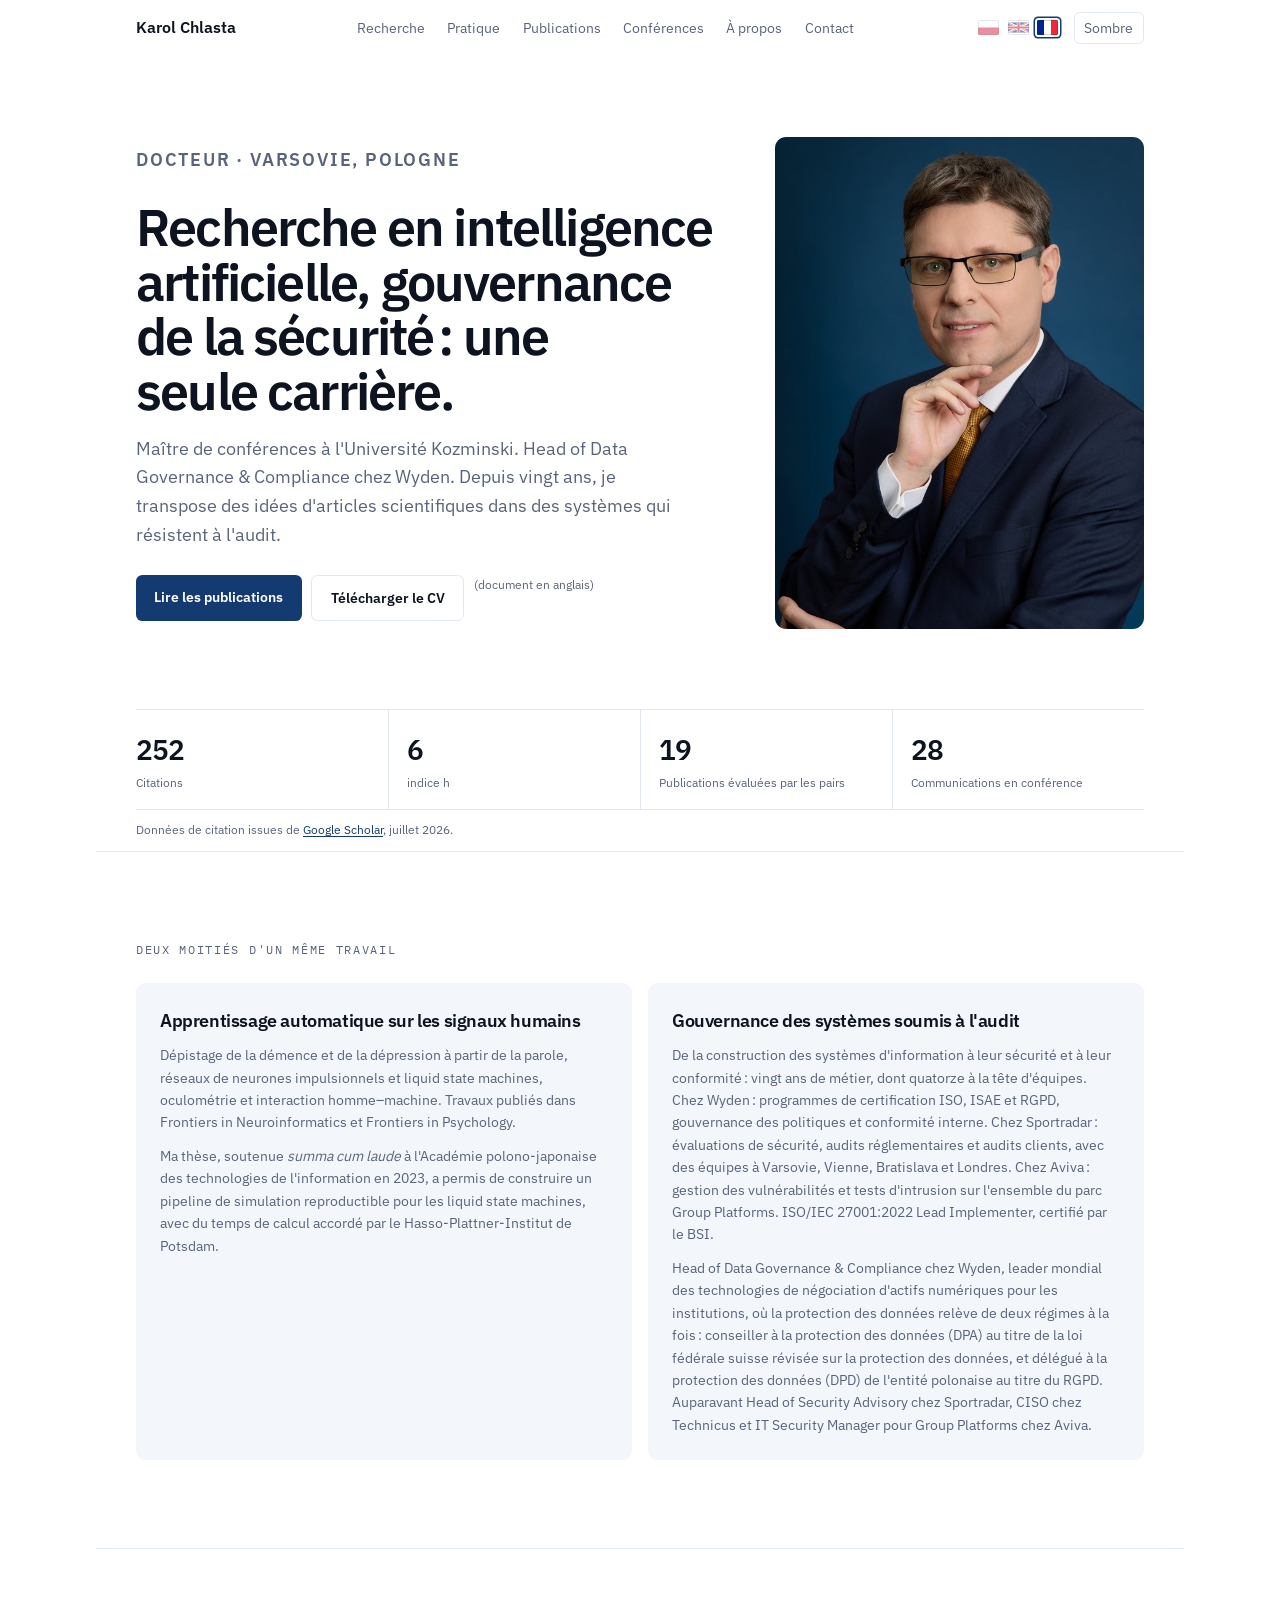
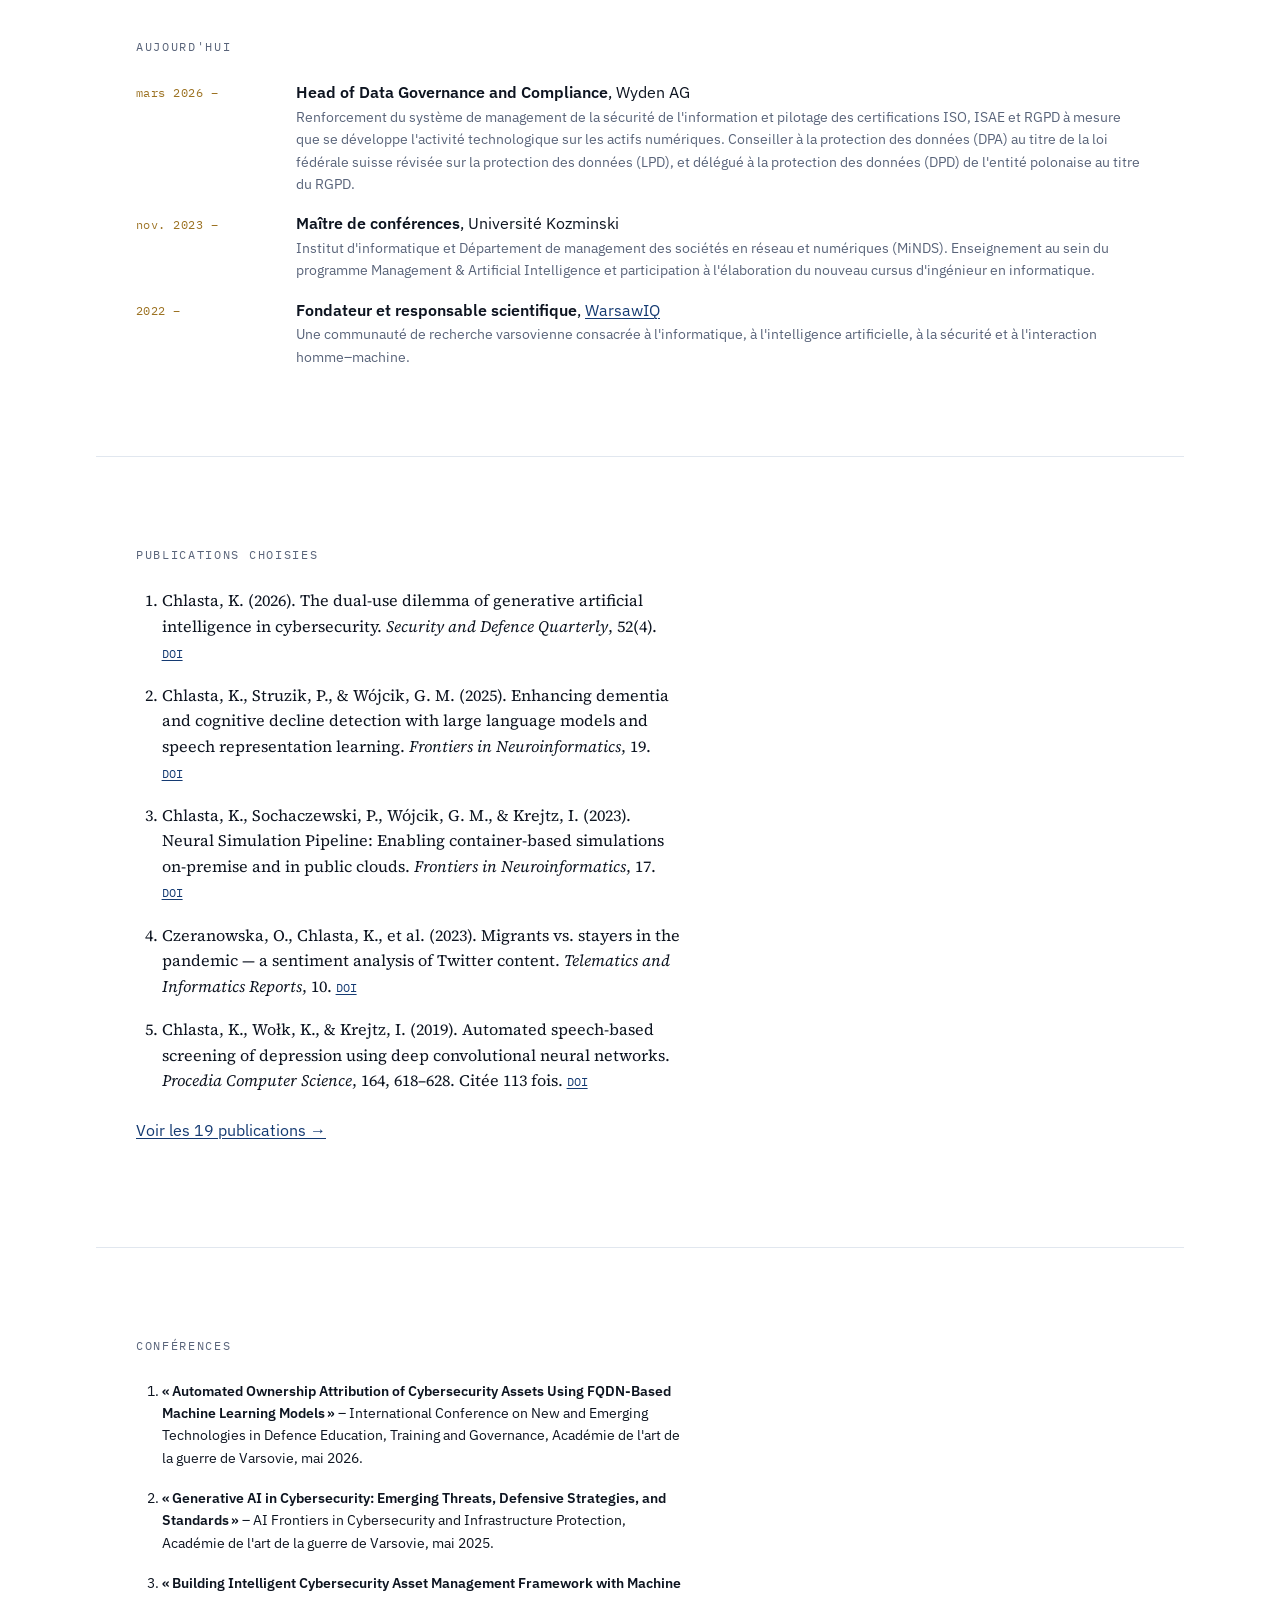
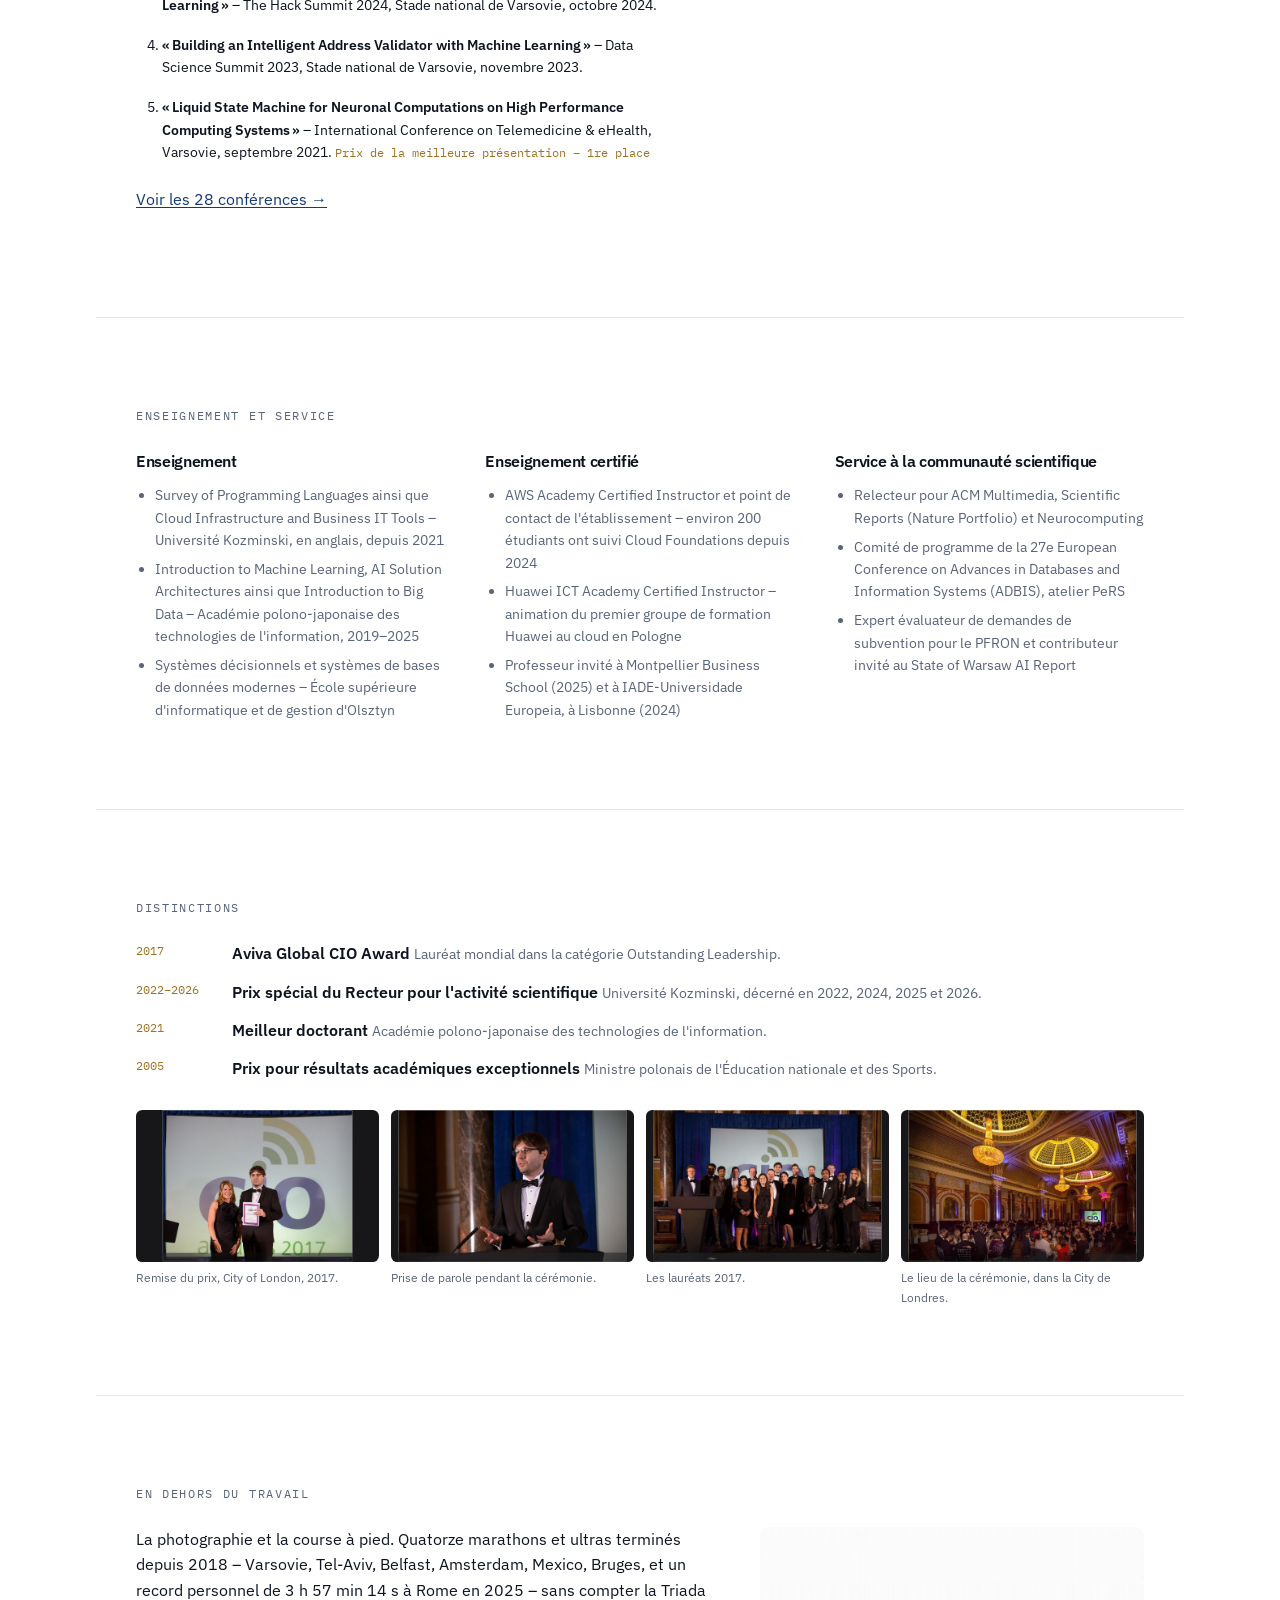
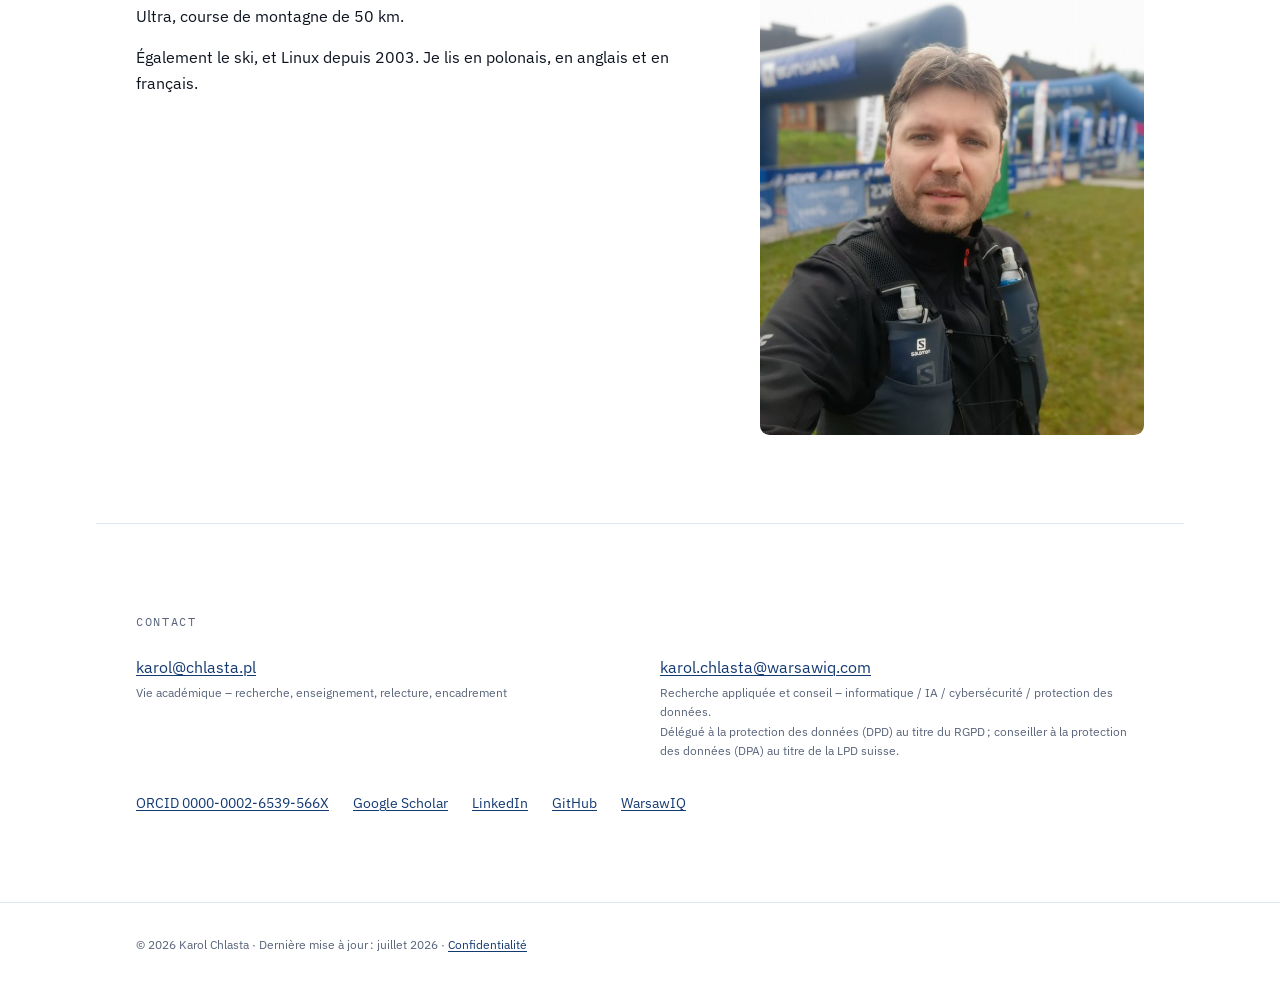
==== fr/index.html @ 7547a596 "Add Polish and French versions of the site Full translations of the home, publications and privacy p" ====
<!doctype html>
<html lang="fr">
<head>
<meta charset="utf-8">
<meta name="viewport" content="width=device-width, initial-scale=1">
<title>Karol Chlasta – recherche en intelligence artificielle et cybersécurité</title>
<meta name="description" content="Karol Chlasta, docteur – maître de conférences à l'Université Kozminski et Head of Data Governance &amp; Compliance chez Wyden. Apprentissage automatique sur les signaux humains, et la gouvernance qui permet de le déployer en toute sécurité.">
<link rel="canonical" href="https://karol.chlasta.pl/fr/">
<link rel="alternate" hreflang="en" href="https://karol.chlasta.pl/">
<link rel="alternate" hreflang="pl" href="https://karol.chlasta.pl/pl/">
<link rel="alternate" hreflang="fr" href="https://karol.chlasta.pl/fr/">
<link rel="alternate" hreflang="x-default" href="https://karol.chlasta.pl/">
<link rel="icon" href="/favicon.ico">
<link rel="apple-touch-icon" href="/assets/img/icon-180.png">
<link rel="manifest" href="/manifest.json">
<meta name="theme-color" content="#143a72">

<meta property="og:type" content="profile">
<meta property="og:title" content="Karol Chlasta – recherche en intelligence artificielle et cybersécurité">
<meta property="og:description" content="Maître de conférences à l'Université Kozminski. Head of Data Governance &amp; Compliance chez Wyden. 19 publications, 28 communications en conférence.">
<meta property="og:image" content="https://karol.chlasta.pl/assets/img/og-card.jpg">
<meta property="og:url" content="https://karol.chlasta.pl/fr/">
<meta property="og:locale" content="fr_FR">
<meta property="og:locale:alternate" content="en_GB">
<meta property="og:locale:alternate" content="pl_PL">
<meta name="twitter:card" content="summary_large_image">
<meta name="twitter:image" content="https://karol.chlasta.pl/assets/img/og-card.jpg">

<link rel="stylesheet" href="/assets/css/site.css">

<script type="application/ld+json">
{
  "@context": "https://schema.org",
  "@graph": [
    {
      "@type": "WebPage",
      "@id": "https://karol.chlasta.pl/fr/#webpage",
      "url": "https://karol.chlasta.pl/fr/",
      "inLanguage": "fr",
      "mainEntity": { "@id": "https://karol.chlasta.pl/#person" }
    },
    {
      "@type": "Person",
      "@id": "https://karol.chlasta.pl/#person",
      "name": "Karol Chlasta",
      "honorificPrefix": "PhD",
      "url": "https://karol.chlasta.pl/",
      "image": "https://karol.chlasta.pl/assets/img/portrait-hero.jpg",
      "jobTitle": [
        "maître de conférences",
        "Head of Data Governance and Compliance",
        "conseiller à la protection des données",
        "délégué à la protection des données"
      ],
      "email": "mailto:karol@chlasta.pl",
      "address": { "@type": "PostalAddress", "addressLocality": "Varsovie", "addressCountry": "PL" },
      "identifier": {
        "@type": "PropertyValue",
        "propertyID": "ORCID",
        "value": "https://orcid.org/0000-0002-6539-566X"
      },
      "affiliation": [
        {
          "@type": "Organization",
          "name": "Université Kozminski",
          "department": [
            { "@type": "Organization", "name": "Institut d'informatique" },
            { "@type": "Organization", "name": "Département de management des sociétés en réseau et numériques (MiNDS)" }
          ]
        },
        { "@type": "Organization", "name": "Wyden AG" },
        { "@type": "Organization", "name": "WarsawIQ" }
      ],
      "alumniOf": [
        { "@type": "CollegeOrUniversity", "name": "Académie polono-japonaise des technologies de l'information" },
        { "@type": "CollegeOrUniversity", "name": "University College Dublin" },
        { "@type": "CollegeOrUniversity", "name": "École polytechnique de Varsovie" },
        { "@type": "CollegeOrUniversity", "name": "Université d'économie de Cracovie" }
      ],
      "knowsAbout": [
        "Machine learning", "Speech processing", "Cybersecurity",
        "Data governance", "Spiking neural networks", "Eye tracking"
      ],
      "sameAs": [
        "https://orcid.org/0000-0002-6539-566X",
        "https://scholar.google.com/citations?user=uaK9co0AAAAJ",
        "https://www.linkedin.com/in/karolchlasta",
        "https://github.com/KarolChlasta",
        "https://warsawiq.com"
      ]
    }
  ]
}
</script>
</head>
<body>
<svg width="0" height="0" style="position:absolute" aria-hidden="true" focusable="false">
  <symbol id="f-pl" viewBox="0 0 21 15">
    <rect width="21" height="15" fill="#fff"/>
    <rect y="7.5" width="21" height="7.5" fill="#d4213d"/>
  </symbol>
  <symbol id="f-fr" viewBox="0 0 21 15">
    <rect width="21" height="15" fill="#fff"/>
    <rect width="7" height="15" fill="#002395"/>
    <rect x="14" width="7" height="15" fill="#ed2939"/>
  </symbol>
  <symbol id="f-gb" viewBox="0 0 60 30">
    <clipPath id="gb-a"><path d="M0,0 v30 h60 v-30 z"/></clipPath>
    <clipPath id="gb-b"><path d="M30,15 h30 v15 z v15 h-30 z h-30 v-15 z v-15 h30 z"/></clipPath>
    <g clip-path="url(#gb-a)">
      <path d="M0,0 v30 h60 v-30 z" fill="#012169"/>
      <path d="M0,0 L60,30 M60,0 L0,30" stroke="#fff" stroke-width="6"/>
      <path d="M0,0 L60,30 M60,0 L0,30" clip-path="url(#gb-b)" stroke="#c8102e" stroke-width="4"/>
      <path d="M30,0 v30 M0,15 h60" stroke="#fff" stroke-width="10"/>
      <path d="M30,0 v30 M0,15 h60" stroke="#c8102e" stroke-width="6"/>
    </g>
  </symbol>
</svg>
<a class="skip" href="#main">Aller au contenu</a>

<nav class="nav" aria-label="Principale">
  <div class="wrap">
    <a href="/fr/"><strong>Karol Chlasta</strong></a>
    <ul>
      <li><a href="#research">Recherche</a></li>
      <li><a href="#practice">Pratique</a></li>
      <li><a href="/fr/publications/">Publications</a></li>
      <li><a href="#speaking">Conférences</a></li>
      <li><a href="#about">À propos</a></li>
      <li><a href="#contact">Contact</a></li>
    </ul>
    <div class="nav-right">
      <div class="lang">
        <a href="/pl/" hreflang="pl" lang="pl" title="Polski"><svg class="flag"><use href="#f-pl"/></svg><span class="sr">Polski</span></a>
        <a href="/" hreflang="en" lang="en" title="English"><svg class="flag"><use href="#f-gb"/></svg><span class="sr">English</span></a>
        <a href="/fr/" hreflang="fr" lang="fr" title="Français" aria-current="true"><svg class="flag"><use href="#f-fr"/></svg><span class="sr">Français</span></a>
      </div>
      <button class="theme-toggle" type="button" hidden
              data-label-dark="Sombre" data-label-light="Clair"
              data-aria-dark="Passer au thème sombre"
              data-aria-light="Passer au thème clair">Sombre</button>
    </div>
  </div>
</nav>

<main id="main">

  <!-- hero -->
  <header class="wrap hero">
    <div>
      <p class="eyebrow rise">docteur · Varsovie, Pologne</p>
      <h1 class="rise">Recherche en intelligence artificielle, gouvernance de la sécurité&#8239;: une seule carrière.</h1>
      <p class="rise">Maître de conférences à l'Université Kozminski. Head of Data
        Governance &amp; Compliance chez Wyden. Depuis vingt ans, je transpose
        des idées d'articles scientifiques dans des systèmes qui résistent à
        l'audit.</p>
      <div class="cta rise">
        <a class="btn" href="/fr/publications/">Lire les publications</a>
        <a class="btn btn--ghost" href="/assets/cv/karol-chlasta-cv-academic.pdf">Télécharger le CV</a>
        <span class="note">(document en anglais)</span>
      </div>
    </div>
    <img src="/assets/img/portrait-hero.jpg"
         srcset="/assets/img/portrait-hero.jpg 600w, /assets/img/portrait-hero@2x.jpg 1200w"
         sizes="(max-width: 46rem) 16rem, 22rem"
         width="600" height="800"
         alt="Karol Chlasta en costume bleu marine, la main posée contre le menton, devant un fond bleu marine">
  </header>

  <!-- stats -->
  <section class="wrap" aria-label="En bref">
    <dl class="stats">
      <div><dt>252</dt><dd>Citations</dd></div>
      <div><dt>6</dt><dd>indice h</dd></div>
      <div><dt>19</dt><dd>Publications évaluées par les pairs</dd></div>
      <div><dt>28</dt><dd>Communications en conférence</dd></div>
    </dl>
    <p class="note" style="margin-top:0.6rem">
      Données de citation issues de
      <a href="https://scholar.google.com/citations?user=uaK9co0AAAAJ">Google Scholar</a>,
      juillet 2026.
    </p>
  </section>

  <!-- two pillars -->
  <section class="wrap section" id="research">
    <h2 class="sechead">Deux moitiés d'un même travail</h2>
    <div class="pillars">
      <article class="pill">
        <h3>Apprentissage automatique sur les signaux humains</h3>
        <p>Dépistage de la démence et de la dépression à partir de la parole,
          réseaux de neurones impulsionnels et liquid state machines,
          oculométrie et interaction homme–machine. Travaux publiés dans
          Frontiers in Neuroinformatics et Frontiers in Psychology.</p>
        <p>Ma thèse, soutenue <em>summa cum laude</em> à l'Académie
          polono-japonaise des technologies de l'information en 2023, a permis
          de construire un pipeline de simulation reproductible pour les liquid
          state machines, avec du temps de calcul accordé par le
          Hasso-Plattner-Institut de Potsdam.</p>
      </article>
      <article class="pill" id="practice">
        <h3>Gouvernance des systèmes soumis à l'audit</h3>
        <p>De la construction des systèmes d'information à leur sécurité et à
          leur conformité&#8239;: vingt ans de métier, dont quatorze à la tête
          d'équipes. Chez Wyden&#8239;: programmes de certification ISO, ISAE et
          RGPD, gouvernance des politiques et conformité interne. Chez
          Sportradar&#8239;: évaluations de sécurité, audits réglementaires et
          audits clients, avec des équipes à Varsovie, Vienne, Bratislava et
          Londres. Chez Aviva&#8239;: gestion des vulnérabilités et tests
          d'intrusion sur l'ensemble du parc Group Platforms. ISO/IEC
          27001:2022 Lead Implementer, certifié par le BSI.</p>
        <p>Head of Data Governance &amp; Compliance chez Wyden, leader mondial
          des technologies de négociation d'actifs numériques pour les
          institutions, où la protection des données relève de deux régimes à
          la fois&#8239;: conseiller à la protection des données (DPA) au titre
          de la loi fédérale suisse révisée sur la protection des données, et
          délégué à la protection des données (DPD) de l'entité polonaise au
          titre du RGPD. Auparavant Head of Security Advisory chez Sportradar,
          CISO chez Technicus et IT Security Manager pour Group Platforms chez
          Aviva.</p>
      </article>
    </div>
  </section>

  <!-- now -->
  <section class="wrap section">
    <h2 class="sechead">Aujourd'hui</h2>
    <ul class="roles">
      <li>
        <time>mars 2026 –</time>
        <div>
          <strong>Head of Data Governance and Compliance</strong>, Wyden AG
          <span>Renforcement du système de management de la sécurité de
            l'information et pilotage des certifications ISO, ISAE et RGPD à
            mesure que se développe l'activité technologique sur les actifs
            numériques. Conseiller à la protection des données (DPA) au titre de
            la loi fédérale suisse révisée sur la protection des données (LPD),
            et délégué à la protection des données (DPD) de l'entité polonaise
            au titre du RGPD.</span>
        </div>
      </li>
      <li>
        <time>nov. 2023 –</time>
        <div>
          <strong>Maître de conférences</strong>, Université Kozminski
          <span>Institut d'informatique et Département de management des
            sociétés en réseau et numériques (MiNDS). Enseignement au sein du
            programme Management &amp; Artificial Intelligence et participation
            à l'élaboration du nouveau cursus d'ingénieur en informatique.</span>
        </div>
      </li>
      <li>
        <time>2022 –</time>
        <div>
          <strong>Fondateur et responsable scientifique</strong>,
          <a href="https://warsawiq.com">WarsawIQ</a>
          <span>Une communauté de recherche varsovienne consacrée à
            l'informatique, à l'intelligence artificielle, à la sécurité et à
            l'interaction homme–machine.</span>
        </div>
      </li>
    </ul>
  </section>

  <!-- selected publications -->
  <section class="wrap section">
    <h2 class="sechead">Publications choisies</h2>
    <ol class="pub-list">
      <li class="pub">
        Chlasta, K. (2026). The dual-use dilemma of generative artificial
        intelligence in cybersecurity. <cite>Security and Defence
        Quarterly</cite>, 52(4).
        <a class="pub-link" href="https://doi.org/10.35467/sdq/217364">DOI</a>
      </li>
      <li class="pub">
        Chlasta, K., Struzik, P., &amp; Wójcik, G. M. (2025). Enhancing dementia
        and cognitive decline detection with large language models and speech
        representation learning. <cite>Frontiers in Neuroinformatics</cite>, 19.
        <a class="pub-link" href="https://doi.org/10.3389/fninf.2025.1679664">DOI</a>
      </li>
      <li class="pub">
        Chlasta, K., Sochaczewski, P., Wójcik, G. M., &amp; Krejtz, I. (2023).
        Neural Simulation Pipeline: Enabling container-based simulations
        on-premise and in public clouds. <cite>Frontiers in
        Neuroinformatics</cite>, 17.
        <a class="pub-link" href="https://doi.org/10.3389/fninf.2023.1122470">DOI</a>
      </li>
      <li class="pub">
        Czeranowska, O., Chlasta, K., et al. (2023). Migrants vs. stayers in the
        pandemic — a sentiment analysis of Twitter content. <cite>Telematics and
        Informatics Reports</cite>, 10.
        <a class="pub-link" href="https://doi.org/10.1016/j.teler.2023.100059">DOI</a>
      </li>
      <li class="pub">
        Chlasta, K., Wołk, K., &amp; Krejtz, I. (2019). Automated speech-based
        screening of depression using deep convolutional neural networks.
        <cite>Procedia Computer Science</cite>, 164, 618–628. Citée 113 fois.
        <a class="pub-link" href="https://doi.org/10.1016/j.procs.2019.12.228">DOI</a>
      </li>
    </ol>
    <p style="margin-top:1.5rem"><a href="/fr/publications/">Voir les 19 publications →</a></p>
  </section>

  <!-- speaking -->
  <section class="wrap section" id="speaking">
    <h2 class="sechead">Conférences</h2>
    <ol class="talk-list">
      <li class="talk">
        <strong>«&#8239;Automated Ownership Attribution of Cybersecurity Assets
        Using FQDN-Based Machine Learning Models&#8239;»</strong> –
        International Conference on New and Emerging Technologies in Defence
        Education, Training and Governance, Académie de l'art de la guerre de
        Varsovie, mai 2026.
      </li>
      <li class="talk">
        <strong>«&#8239;Generative AI in Cybersecurity: Emerging Threats,
        Defensive Strategies, and Standards&#8239;»</strong> – AI Frontiers in
        Cybersecurity and Infrastructure Protection, Académie de l'art de la
        guerre de Varsovie, mai 2025.
      </li>
      <li class="talk">
        <strong>«&#8239;Building Intelligent Cybersecurity Asset Management
        Framework with Machine Learning&#8239;»</strong> – The Hack Summit 2024,
        Stade national de Varsovie, octobre 2024.
      </li>
      <li class="talk">
        <strong>«&#8239;Building an Intelligent Address Validator with Machine
        Learning&#8239;»</strong> – Data Science Summit 2023, Stade national de
        Varsovie, novembre 2023.
      </li>
      <li class="talk">
        <strong>«&#8239;Liquid State Machine for Neuronal Computations on High
        Performance Computing Systems&#8239;»</strong> – International
        Conference on Telemedicine &amp; eHealth, Varsovie, septembre 2021.
        <span class="award">Prix de la meilleure présentation – 1re place</span>
      </li>
    </ol>
    <p style="margin-top:1.5rem"><a href="/fr/publications/#talks">Voir les 28 conférences →</a></p>
  </section>

  <!-- teaching and service -->
  <section class="wrap section">
    <h2 class="sechead">Enseignement et service</h2>
    <div class="cols">
      <div>
        <h3>Enseignement</h3>
        <ul>
          <li>Survey of Programming Languages ainsi que Cloud Infrastructure and
            Business IT Tools – Université Kozminski, en anglais, depuis 2021</li>
          <li>Introduction to Machine Learning, AI Solution Architectures ainsi
            que Introduction to Big Data – Académie polono-japonaise des
            technologies de l'information, 2019–2025</li>
          <li>Systèmes décisionnels et systèmes de bases de données modernes –
            École supérieure d'informatique et de gestion d'Olsztyn</li>
        </ul>
      </div>
      <div>
        <h3>Enseignement certifié</h3>
        <ul>
          <li>AWS Academy Certified Instructor et point de contact de
            l'établissement – environ 200 étudiants ont suivi Cloud Foundations
            depuis 2024</li>
          <li>Huawei ICT Academy Certified Instructor – animation du premier
            groupe de formation Huawei au cloud en Pologne</li>
          <li>Professeur invité à Montpellier Business School (2025) et à
            IADE-Universidade Europeia, à Lisbonne (2024)</li>
        </ul>
      </div>
      <div>
        <h3>Service à la communauté scientifique</h3>
        <ul>
          <li>Relecteur pour ACM Multimedia, Scientific Reports (Nature
            Portfolio) et Neurocomputing</li>
          <li>Comité de programme de la 27e European Conference on Advances in
            Databases and Information Systems (ADBIS), atelier PeRS</li>
          <li>Expert évaluateur de demandes de subvention pour le PFRON et
            contributeur invité au State of Warsaw AI Report</li>
        </ul>
      </div>
    </div>
  </section>

  <!-- awards -->
  <section class="wrap section">
    <h2 class="sechead">Distinctions</h2>
    <ul class="awards">
      <li>
        <time>2017</time>
        <div>
          <strong>Aviva Global CIO Award</strong>
          <span>Lauréat mondial dans la catégorie Outstanding Leadership.</span>
        </div>
      </li>
      <li>
        <time>2022–2026</time>
        <div>
          <strong>Prix spécial du Recteur pour l'activité scientifique</strong>
          <span>Université Kozminski, décerné en 2022, 2024, 2025 et 2026.</span>
        </div>
      </li>
      <li>
        <time>2021</time>
        <div>
          <strong>Meilleur doctorant</strong>
          <span>Académie polono-japonaise des technologies de
            l'information.</span>
        </div>
      </li>
      <li>
        <time>2005</time>
        <div>
          <strong>Prix pour résultats académiques exceptionnels</strong>
          <span>Ministre polonais de l'Éducation nationale et des Sports.</span>
        </div>
      </li>
    </ul>

    <div class="gallery">
      <figure>
        <img src="/assets/img/award-cio-5.jpg" width="1200" height="750" loading="lazy" decoding="async"
             alt="Karol Chlasta sur scène, son diplôme à la main, aux côtés de l'animateur, devant un écran affichant CIO awards 2017">
        <figcaption>Remise du prix, City of London, 2017.</figcaption>
      </figure>
      <figure>
        <img src="/assets/img/award-cio-6.jpg" width="1200" height="750" loading="lazy" decoding="async"
             alt="Karol Chlasta au pupitre, en tenue de soirée, pendant le dîner de gala">
        <figcaption>Prise de parole pendant la cérémonie.</figcaption>
      </figure>
      <figure>
        <img src="/assets/img/award-cio-4.jpg" width="1200" height="750" loading="lazy" decoding="async"
             alt="Les lauréats 2017 alignés sur scène avec leurs trophées, devant un fond CIO illuminé">
        <figcaption>Les lauréats 2017.</figcaption>
      </figure>
      <figure>
        <img src="/assets/img/award-cio-3.jpg" width="1200" height="750" loading="lazy" decoding="async"
             alt="Vue large de la salle de banquet dorée sous sa coupole, les invités installés à des tables rondes">
        <figcaption>Le lieu de la cérémonie, dans la City de Londres.</figcaption>
      </figure>
    </div>
  </section>

  <!-- beyond work -->
  <section class="wrap section" id="about">
    <h2 class="sechead">En dehors du travail</h2>
    <div class="beyond">
      <div>
        <p>La photographie et la course à pied. Quatorze marathons et ultras
          terminés depuis 2018 – Varsovie, Tel-Aviv, Belfast, Amsterdam, Mexico,
          Bruges, et un record personnel de 3&nbsp;h 57&nbsp;min 14&nbsp;s à
          Rome en 2025 – sans compter la Triada Ultra, course de montagne de
          50&nbsp;km.</p>
        <p>Également le ski, et Linux depuis 2003. Je lis en polonais, en
          anglais et en français.</p>
      </div>
      <img src="/assets/img/portrait-about.jpg" width="680" height="900" loading="lazy" decoding="async"
           alt="Karol Chlasta en débardeur de course sur la ligne de départ d'un ultramarathon">
    </div>
  </section>

  <!-- contact -->
  <section class="wrap section" id="contact">
    <h2 class="sechead">Contact</h2>

    <dl class="channels">
      <div>
        <dt><a href="mailto:karol@chlasta.pl">karol@chlasta.pl</a></dt>
        <dd>Vie académique – recherche, enseignement, relecture, encadrement</dd>
      </div>
      <div>
        <dt><a href="mailto:karol.chlasta@warsawiq.com">karol.chlasta@warsawiq.com</a></dt>
        <dd>Recherche appliquée et conseil – informatique / IA / cybersécurité /
          protection des données.<br>Délégué à la protection des données (DPD)
          au titre du RGPD&#8239;; conseiller à la protection des données (DPA)
          au titre de la LPD suisse.</dd>
      </div>
    </dl>

    <ul class="contact">
      <li><a href="https://orcid.org/0000-0002-6539-566X">ORCID 0000-0002-6539-566X</a></li>
      <li><a href="https://scholar.google.com/citations?user=uaK9co0AAAAJ">Google Scholar</a></li>
      <li><a href="https://www.linkedin.com/in/karolchlasta">LinkedIn</a></li>
      <li><a href="https://github.com/KarolChlasta">GitHub</a></li>
      <li><a href="https://warsawiq.com">WarsawIQ</a></li>
    </ul>
  </section>

</main>

<footer class="site">
  <div class="wrap">© 2026 Karol Chlasta · Dernière mise à jour&#8239;: juillet 2026 · <a href="/fr/confidentialite/">Confidentialité</a></div>
</footer>

<script src="/assets/js/site.js" defer></script>
</body>
</html>
---- assets/css/site.css ----
/* ==========================================================================
   karol.chlasta.pl
   Visual direction "Signal": light, product-landing, sans-serif.
   Palette derived from the Kozminski University portrait session —
   navy backdrop, gold tie.
   ========================================================================== */

/* --- fonts ---------------------------------------------------------------- */

/* IBM Plex Sans — headings, UI, running text */
@font-face {
  font-family: "IBM Plex Sans";
  font-style: normal;
  font-weight: 400;
  font-display: swap;
  src: url("../fonts/ibm-plex-sans-latin-400-normal.woff2") format("woff2");
  unicode-range: U+0000-00FF, U+0131, U+0152-0153, U+02BB-02BC, U+2000-206F,
    U+2074, U+20AC, U+2122, U+2191, U+2193, U+2212, U+2215;
}
@font-face {
  font-family: "IBM Plex Sans";
  font-style: normal;
  font-weight: 400;
  font-display: swap;
  src: url("../fonts/ibm-plex-sans-latin-ext-400-normal.woff2") format("woff2");
  unicode-range: U+0100-024F, U+0259, U+1E00-1EFF, U+2020, U+20A0-20AB,
    U+20AD-20CF, U+2113, U+2C60-2C7F, U+A720-A7FF;
}
@font-face {
  font-family: "IBM Plex Sans";
  font-style: normal;
  font-weight: 600;
  font-display: swap;
  src: url("../fonts/ibm-plex-sans-latin-600-normal.woff2") format("woff2");
  unicode-range: U+0000-00FF, U+0131, U+0152-0153, U+02BB-02BC, U+2000-206F,
    U+2074, U+20AC, U+2122, U+2191, U+2193, U+2212, U+2215;
}
@font-face {
  font-family: "IBM Plex Sans";
  font-style: normal;
  font-weight: 600;
  font-display: swap;
  src: url("../fonts/ibm-plex-sans-latin-ext-600-normal.woff2") format("woff2");
  unicode-range: U+0100-024F, U+0259, U+1E00-1EFF, U+2020, U+20A0-20AB,
    U+20AD-20CF, U+2113, U+2C60-2C7F, U+A720-A7FF;
}

/* IBM Plex Mono — labels, years, metadata */
@font-face {
  font-family: "IBM Plex Mono";
  font-style: normal;
  font-weight: 400;
  font-display: swap;
  src: url("../fonts/ibm-plex-mono-latin-400-normal.woff2") format("woff2");
  unicode-range: U+0000-00FF, U+0131, U+0152-0153, U+02BB-02BC, U+2000-206F,
    U+2074, U+20AC, U+2122, U+2191, U+2193, U+2212, U+2215;
}
@font-face {
  font-family: "IBM Plex Mono";
  font-style: normal;
  font-weight: 400;
  font-display: swap;
  src: url("../fonts/ibm-plex-mono-latin-ext-400-normal.woff2") format("woff2");
  unicode-range: U+0100-024F, U+0259, U+1E00-1EFF, U+2020, U+20A0-20AB,
    U+20AD-20CF, U+2113, U+2C60-2C7F, U+A720-A7FF;
}

/* Source Serif 4 — publication entries and the long bio paragraph only */
@font-face {
  font-family: "Source Serif 4";
  font-style: normal;
  font-weight: 400;
  font-display: swap;
  src: url("../fonts/source-serif-4-latin-400-normal.woff2") format("woff2");
  unicode-range: U+0000-00FF, U+0131, U+0152-0153, U+02BB-02BC, U+2000-206F,
    U+2074, U+20AC, U+2122, U+2191, U+2193, U+2212, U+2215;
}
@font-face {
  font-family: "Source Serif 4";
  font-style: normal;
  font-weight: 400;
  font-display: swap;
  src: url("../fonts/source-serif-4-latin-ext-400-normal.woff2") format("woff2");
  unicode-range: U+0100-024F, U+0259, U+1E00-1EFF, U+2020, U+20A0-20AB,
    U+20AD-20CF, U+2113, U+2C60-2C7F, U+A720-A7FF;
}
@font-face {
  font-family: "Source Serif 4";
  font-style: italic;
  font-weight: 400;
  font-display: swap;
  src: url("../fonts/source-serif-4-latin-400-italic.woff2") format("woff2");
  unicode-range: U+0000-00FF, U+0131, U+0152-0153, U+02BB-02BC, U+2000-206F,
    U+2074, U+20AC, U+2122, U+2191, U+2193, U+2212, U+2215;
}
@font-face {
  font-family: "Source Serif 4";
  font-style: italic;
  font-weight: 400;
  font-display: swap;
  src: url("../fonts/source-serif-4-latin-ext-400-italic.woff2") format("woff2");
  unicode-range: U+0100-024F, U+0259, U+1E00-1EFF, U+2020, U+20A0-20AB,
    U+20AD-20CF, U+2113, U+2C60-2C7F, U+A720-A7FF;
}

/* --- tokens --------------------------------------------------------------- */

:root {
  --paper: #ffffff;
  --panel: #f3f6fa;
  --ink: #0d1420;
  --muted: #59647a;
  --hair: #e1e7ef;
  --navy: #143a72;
  --gold: #9c7222;
  --flagline: rgba(13, 20, 32, 0.2);

  --sans: "IBM Plex Sans", -apple-system, BlinkMacSystemFont, "Segoe UI", Roboto, sans-serif;
  --serif: "Source Serif 4", Georgia, "Times New Roman", serif;
  --mono: "IBM Plex Mono", ui-monospace, Menlo, Consolas, monospace;

  --step--2: 0.75rem;
  --step--1: 0.875rem;
  --step-0: 1rem;
  --step-1: 1.125rem;
  --step-2: 1.375rem;
  --step-3: 1.75rem;
  --step-4: 2.5rem;
  --step-5: 3.25rem;

  --measure: 65ch;
  --gutter: clamp(1rem, 4vw, 2.5rem);
  --page: 68rem;
}

@media (prefers-color-scheme: dark) {
  :root {
    --paper: #0d1218;
    --panel: #151d28;
    --ink: #e6eaf1;
    --muted: #8593a8;
    --hair: #222c39;
    --navy: #86abe9;
    --gold: #d3a24a;
    --flagline: rgba(230, 234, 241, 0.3);
  }
}

:root[data-theme="dark"] {
  --paper: #0d1218;
  --panel: #151d28;
  --ink: #e6eaf1;
  --muted: #8593a8;
  --hair: #222c39;
  --navy: #86abe9;
  --gold: #d3a24a;
  --flagline: rgba(230, 234, 241, 0.3);
}

:root[data-theme="light"] {
  --paper: #ffffff;
  --panel: #f3f6fa;
  --ink: #0d1420;
  --muted: #59647a;
  --hair: #e1e7ef;
  --navy: #143a72;
  --gold: #9c7222;
  --flagline: rgba(13, 20, 32, 0.2);
}

/* --- focus --------------------------------------------------------------- */

:focus-visible {
  outline: 2px solid var(--navy);
  outline-offset: 3px;
  border-radius: 2px;
}

/* --- reset and base ------------------------------------------------------ */

*, *::before, *::after { box-sizing: border-box; }

html { -webkit-text-size-adjust: 100%; scroll-behavior: smooth; }

body {
  margin: 0;
  background: var(--paper);
  color: var(--ink);
  font-family: var(--sans);
  font-size: var(--step-0);
  line-height: 1.6;
  -webkit-font-smoothing: antialiased;
}

img { max-width: 100%; height: auto; }

a { color: var(--navy); text-decoration-thickness: 1px; text-underline-offset: 2px; }

h1, h2, h3, h4 { text-wrap: balance; letter-spacing: -0.022em; margin: 0; }

.skip { position: absolute; left: -9999px; }
.skip:focus {
  left: var(--gutter);
  top: 0.5rem;
  z-index: 10;
  background: var(--paper);
  padding: 0.6rem 1rem;
  border: 1px solid var(--hair);
}

.wrap { max-width: var(--page); margin: 0 auto; padding-inline: var(--gutter); }

.eyebrow {
  font-size: var(--step--2);
  letter-spacing: 0.1em;
  text-transform: uppercase;
  color: var(--gold);
  font-weight: 600;
  margin: 0;
}

.sechead {
  font-family: var(--mono);
  font-size: var(--step--2);
  letter-spacing: 0.14em;
  text-transform: uppercase;
  color: var(--muted);
  margin-bottom: 1.5rem;
  font-weight: 400;
}

.section { padding-block: clamp(3rem, 7vw, 5.5rem); border-top: 1px solid var(--hair); }

.note { font-size: var(--step--2); color: var(--muted); }

/* --- navigation ---------------------------------------------------------- */

.nav {
  position: sticky;
  top: 0;
  z-index: 5;
  background: var(--paper);
  border-bottom: 1px solid transparent;
  transition: border-color 160ms ease;
}
.nav[data-scrolled="true"] { border-bottom-color: var(--hair); }
.nav .wrap {
  display: flex;
  align-items: center;
  justify-content: space-between;
  gap: 1rem;
  min-height: 3.5rem;
  flex-wrap: wrap;
}
.nav a { color: inherit; text-decoration: none; }
.nav strong { font-weight: 600; }
.nav ul {
  list-style: none;
  display: flex;
  gap: clamp(0.75rem, 2vw, 1.4rem);
  margin: 0;
  padding: 0;
  font-size: var(--step--1);
  color: var(--muted);
  flex-wrap: wrap;
}
.nav ul a:hover, .nav ul a[aria-current="page"] { color: var(--ink); }

.theme-toggle {
  font: inherit;
  font-size: var(--step--1);
  color: var(--muted);
  background: none;
  border: 1px solid var(--hair);
  border-radius: 0.35rem;
  padding: 0.25rem 0.6rem;
  cursor: pointer;
}
.theme-toggle:hover { color: var(--ink); }

/* --- language switcher ---------------------------------------------------- */

.nav-right { display: flex; align-items: center; gap: 0.75rem; }

/* Three plain links. No JavaScript: the language lives in the URL, so the
   control works with scripting off and is followed by search engines. */
.lang { display: flex; align-items: center; gap: 0.1rem; }
.lang a {
  display: flex;
  align-items: center;
  justify-content: center;
  /* 1.75rem = 28px. WCAG 2.2 SC 2.5.8 asks for 24px; the flag itself is
     21 x 15, which would be an unreachable target on a phone. */
  min-width: 1.75rem;
  min-height: 1.75rem;
  border-radius: 0.3rem;
  opacity: 0.5;
  transition: opacity 140ms ease;
}
.lang a:hover, .lang a:focus-visible, .lang a[aria-current="true"] { opacity: 1; }
.lang .flag {
  display: block;
  width: 1.3125rem;
  height: 0.9375rem;
  border-radius: 0.1rem;
  /* Without this the white half of the Polish flag vanishes on the light
     nav bar, and the navy of the Union Jack vanishes on the dark one. */
  outline: 1px solid var(--flagline);
  outline-offset: -1px;
}
/* The inner ring is paper-coloured, so the marker reads on both themes. */
.lang a[aria-current="true"] .flag {
  box-shadow: 0 0 0 2px var(--paper), 0 0 0 3.5px var(--navy);
}

/* Visible only to a screen reader. Unlike .skip this never returns on
   focus — the language names are permanent alternative text. */
.sr {
  position: absolute;
  width: 1px;
  height: 1px;
  overflow: hidden;
  clip: rect(0 0 0 0);
  white-space: nowrap;
}

/* --- hero ---------------------------------------------------------------- */

.hero {
  display: grid;
  grid-template-columns: 1.6fr 1fr;
  gap: clamp(1.5rem, 5vw, 3rem);
  align-items: center;
  padding-block: clamp(2.5rem, 8vw, 5rem);
}
.hero--solo { grid-template-columns: 1fr; }
.hero h1 {
  font-size: clamp(2rem, 6vw, var(--step-5));
  line-height: 1.05;
  font-weight: 600;
  letter-spacing: -0.035em;
  margin-block: 0.9rem 1rem;
}
.hero p { color: var(--muted); max-width: 34rem; margin: 0 0 1.6rem; font-size: var(--step-1); }
.hero img { border-radius: 0.7rem; display: block; }

.btn {
  display: inline-block;
  font-size: var(--step--1);
  font-weight: 600;
  padding: 0.65rem 1.15rem;
  border-radius: 0.4rem;
  background: var(--navy);
  color: var(--paper);
  text-decoration: none;
}
.btn--ghost { background: transparent; color: var(--ink); border: 1px solid var(--hair); }
.cta { display: flex; gap: 0.6rem; flex-wrap: wrap; }

/* --- stats --------------------------------------------------------------- */

.stats {
  display: grid;
  grid-template-columns: repeat(auto-fit, minmax(9rem, 1fr));
  border-block: 1px solid var(--hair);
  margin: 0;
}
.stats > div { padding: 1.1rem 0; }
.stats > div + div { border-left: 1px solid var(--hair); padding-left: 1.1rem; }
.stats dt {
  font-size: var(--step-3);
  font-weight: 600;
  letter-spacing: -0.03em;
  font-variant-numeric: tabular-nums;
}
.stats dd { margin: 0; font-size: var(--step--2); color: var(--muted); }

/* --- pillars and cards --------------------------------------------------- */

.pillars {
  display: grid;
  grid-template-columns: repeat(auto-fit, minmax(18rem, 1fr));
  gap: 1rem;
}
.pill { background: var(--panel); border-radius: 0.6rem; padding: 1.5rem; }
.pill h3 { font-size: var(--step-1); font-weight: 600; margin-bottom: 0.5rem; }
.pill p { margin: 0; color: var(--muted); font-size: var(--step--1); }
.pill p + p { margin-top: 0.7rem; }

/* --- roles --------------------------------------------------------------- */

.roles { list-style: none; margin: 0; padding: 0; display: grid; gap: 1rem; }
.roles li { display: grid; grid-template-columns: 9rem 1fr; gap: 1rem; }
.roles time {
  font-family: var(--mono);
  font-size: var(--step--2);
  color: var(--gold);
  letter-spacing: 0.04em;
  padding-top: 0.2rem;
}
.roles strong { font-weight: 600; }
.roles span { display: block; color: var(--muted); font-size: var(--step--1); }

/* --- publications, theses, preprints and talks --------------------------- */

.pub-list, .talk-list {
  margin: 0;
  padding-left: 1.6rem;
  display: flex;
  flex-direction: column;
  gap: 1.1rem;
}
.pub, .thesis, .preprint {
  font-family: var(--serif);
  font-size: var(--step-0);
  line-height: 1.6;
  max-width: var(--measure);
}
.pub cite, .thesis cite, .preprint cite { font-style: italic; }
.talk { font-size: var(--step--1); line-height: 1.6; max-width: var(--measure); }
.pub-link, .licence {
  font-family: var(--mono);
  font-size: var(--step--2);
  white-space: nowrap;
}
.pub-link { margin-right: 0.6rem; }
.licence { color: var(--muted); }
.award {
  font-family: var(--mono);
  font-size: var(--step--2);
  color: var(--gold);
  white-space: nowrap;
}
.year {
  font-family: var(--mono);
  font-size: var(--step--2);
  letter-spacing: 0.12em;
  color: var(--gold);
  margin-block: 2rem 1rem;
}

/* --- teaching and service ------------------------------------------------ */

.cols {
  display: grid;
  grid-template-columns: repeat(auto-fit, minmax(17rem, 1fr));
  gap: 1.75rem 2.5rem;
}
.cols h3 { font-size: var(--step-0); font-weight: 600; margin-bottom: 0.6rem; }
.cols ul { margin: 0; padding-left: 1.2rem; font-size: var(--step--1); color: var(--muted); }
.cols li + li { margin-top: 0.4rem; }

/* --- awards -------------------------------------------------------------- */

.awards { list-style: none; margin: 0 0 1.75rem; padding: 0; display: grid; gap: 0.8rem; }
.awards li { display: grid; grid-template-columns: 5rem 1fr; gap: 1rem; }
.awards time {
  font-family: var(--mono);
  font-size: var(--step--2);
  color: var(--gold);
  font-variant-numeric: tabular-nums;
}
.awards span { color: var(--muted); font-size: var(--step--1); }
.awards strong { color: var(--ink); font-weight: 600; font-size: var(--step-0); }

.gallery {
  display: grid;
  grid-template-columns: repeat(auto-fit, minmax(13rem, 1fr));
  gap: 0.75rem;
}
.gallery img { border-radius: 0.4rem; display: block; width: 100%; }
.gallery figure { margin: 0; }
.gallery figcaption { font-size: var(--step--2); color: var(--muted); margin-top: 0.4rem; }

/* --- beyond work --------------------------------------------------------- */

.beyond { display: grid; grid-template-columns: 1.5fr 1fr; gap: clamp(1.5rem, 5vw, 3rem); align-items: start; }
.beyond p { max-width: var(--measure); margin: 0 0 1rem; }
.beyond img { border-radius: 0.6rem; display: block; }

/* --- contact and footer -------------------------------------------------- */

.contact {
  display: flex;
  flex-wrap: wrap;
  gap: 0.75rem 1.5rem;
  font-size: var(--step--1);
  padding: 0;
  margin: 0;
  list-style: none;
}
footer.site {
  border-top: 1px solid var(--hair);
  padding-block: 2rem;
  font-size: var(--step--2);
  color: var(--muted);
}

/* --- narrow screens ------------------------------------------------------ */

@media (max-width: 46rem) {
  .hero, .beyond { grid-template-columns: 1fr; }
  .hero img { max-width: 16rem; }
  .stats > div + div { border-left: 0; padding-left: 0; }
  .roles li, .awards li { grid-template-columns: 1fr; gap: 0.2rem; }
}

/* --- motion -------------------------------------------------------------- */

@media (prefers-reduced-motion: reduce) {
  html { scroll-behavior: auto; }
  .lang a { transition: none; }
}

@media (prefers-reduced-motion: no-preference) {
  .rise { animation: rise 520ms cubic-bezier(0.22, 0.61, 0.36, 1) both; }
  .rise:nth-child(2) { animation-delay: 80ms; }
  .rise:nth-child(3) { animation-delay: 160ms; }
  .rise:nth-child(4) { animation-delay: 240ms; }
  @keyframes rise {
    from { opacity: 0; transform: translateY(8px); }
    to { opacity: 1; transform: none; }
  }
}

/* --- contact channels ---------------------------------------------------- */

.channels {
  display: grid;
  grid-template-columns: repeat(auto-fit, minmax(19rem, 1fr));
  gap: 1.25rem 2.5rem;
  margin: 0 0 2rem;
}
.channels dt { font-size: var(--step-0); }
.channels dd {
  margin: 0.15rem 0 0;
  font-size: var(--step--2);
  color: var(--muted);
}
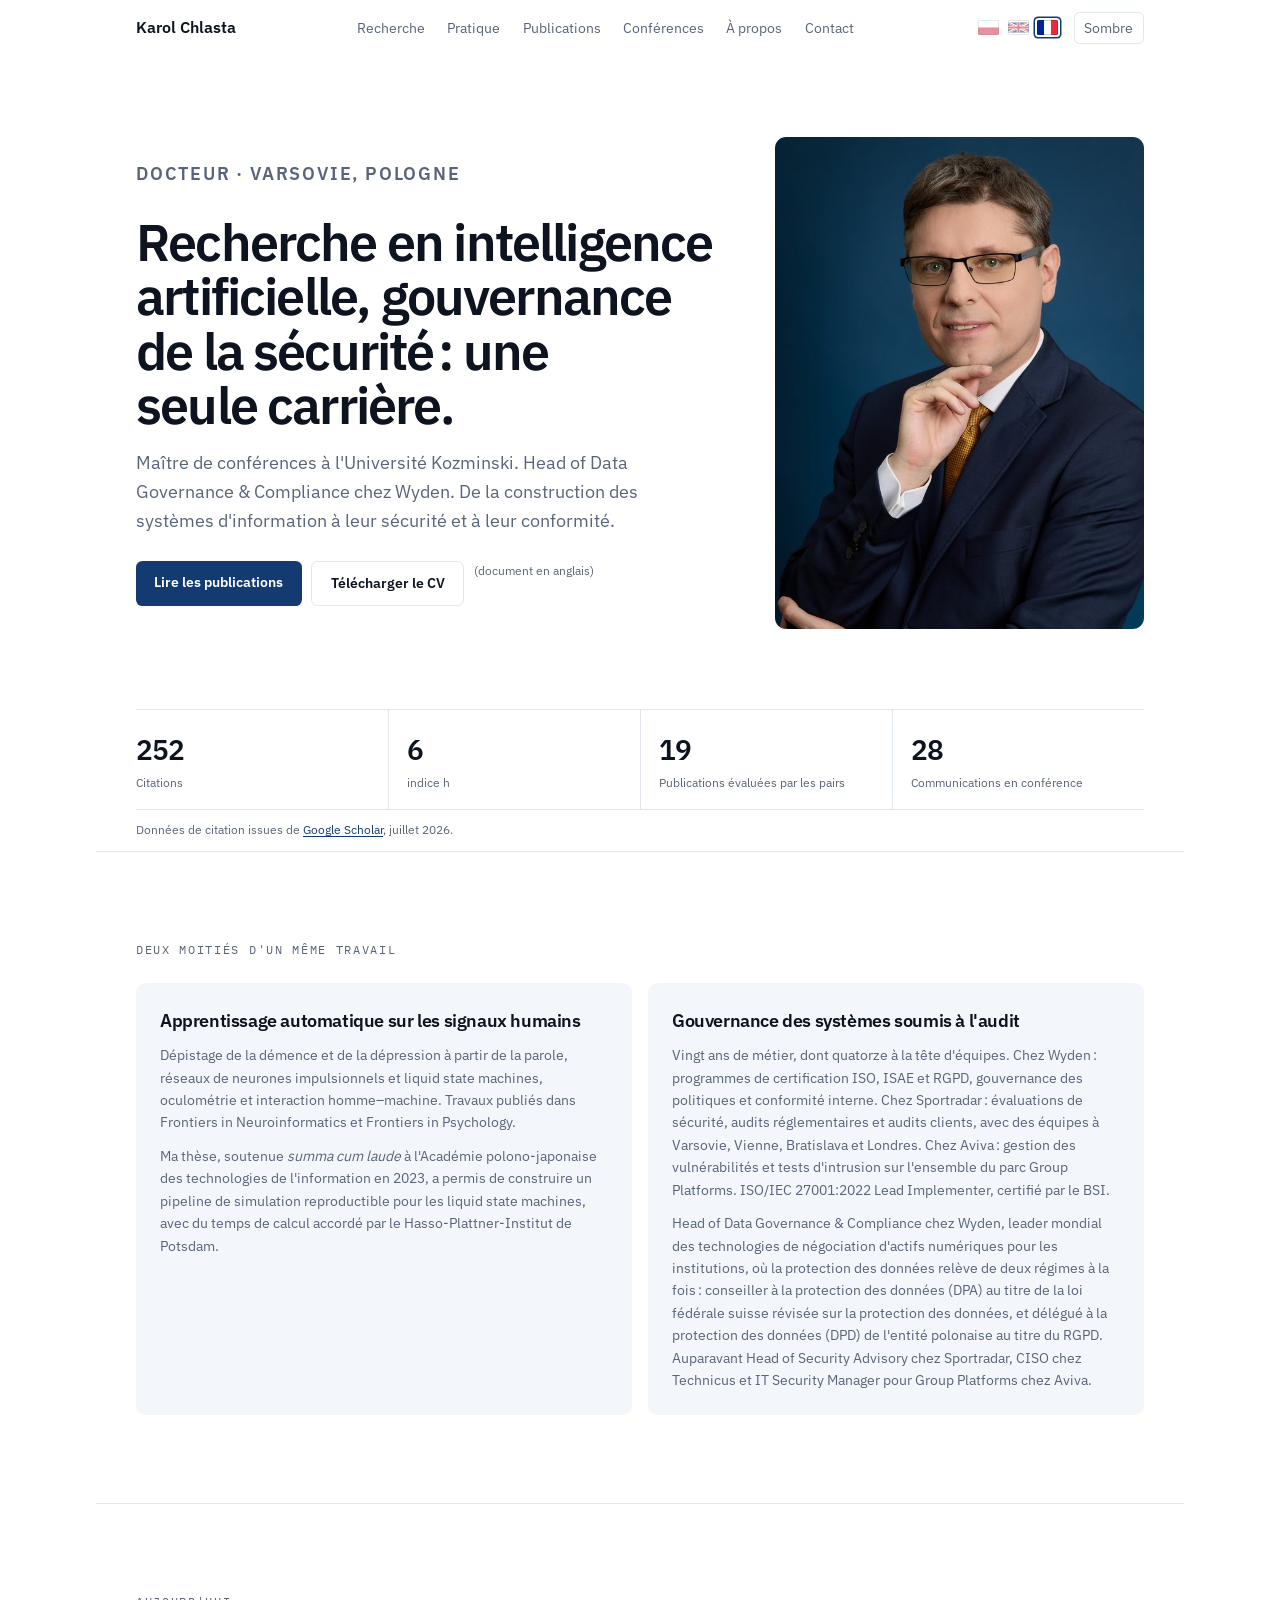
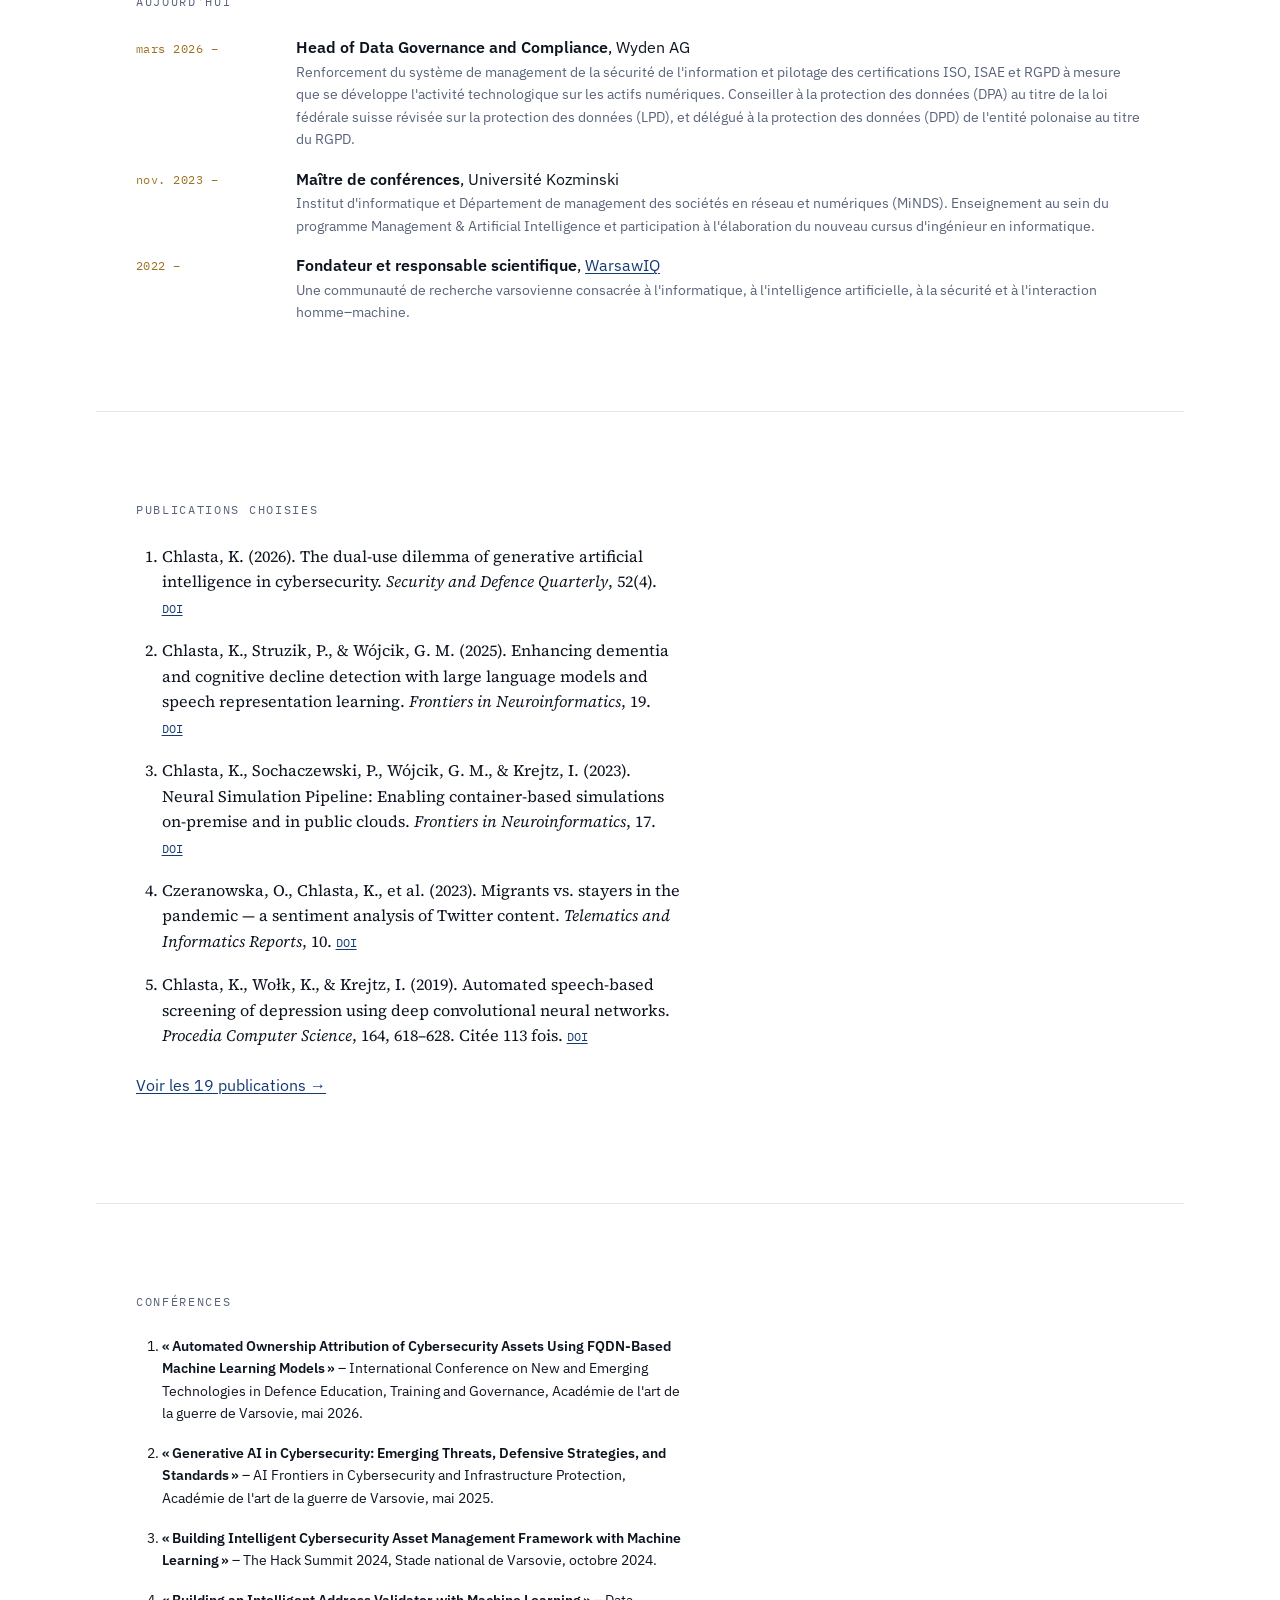
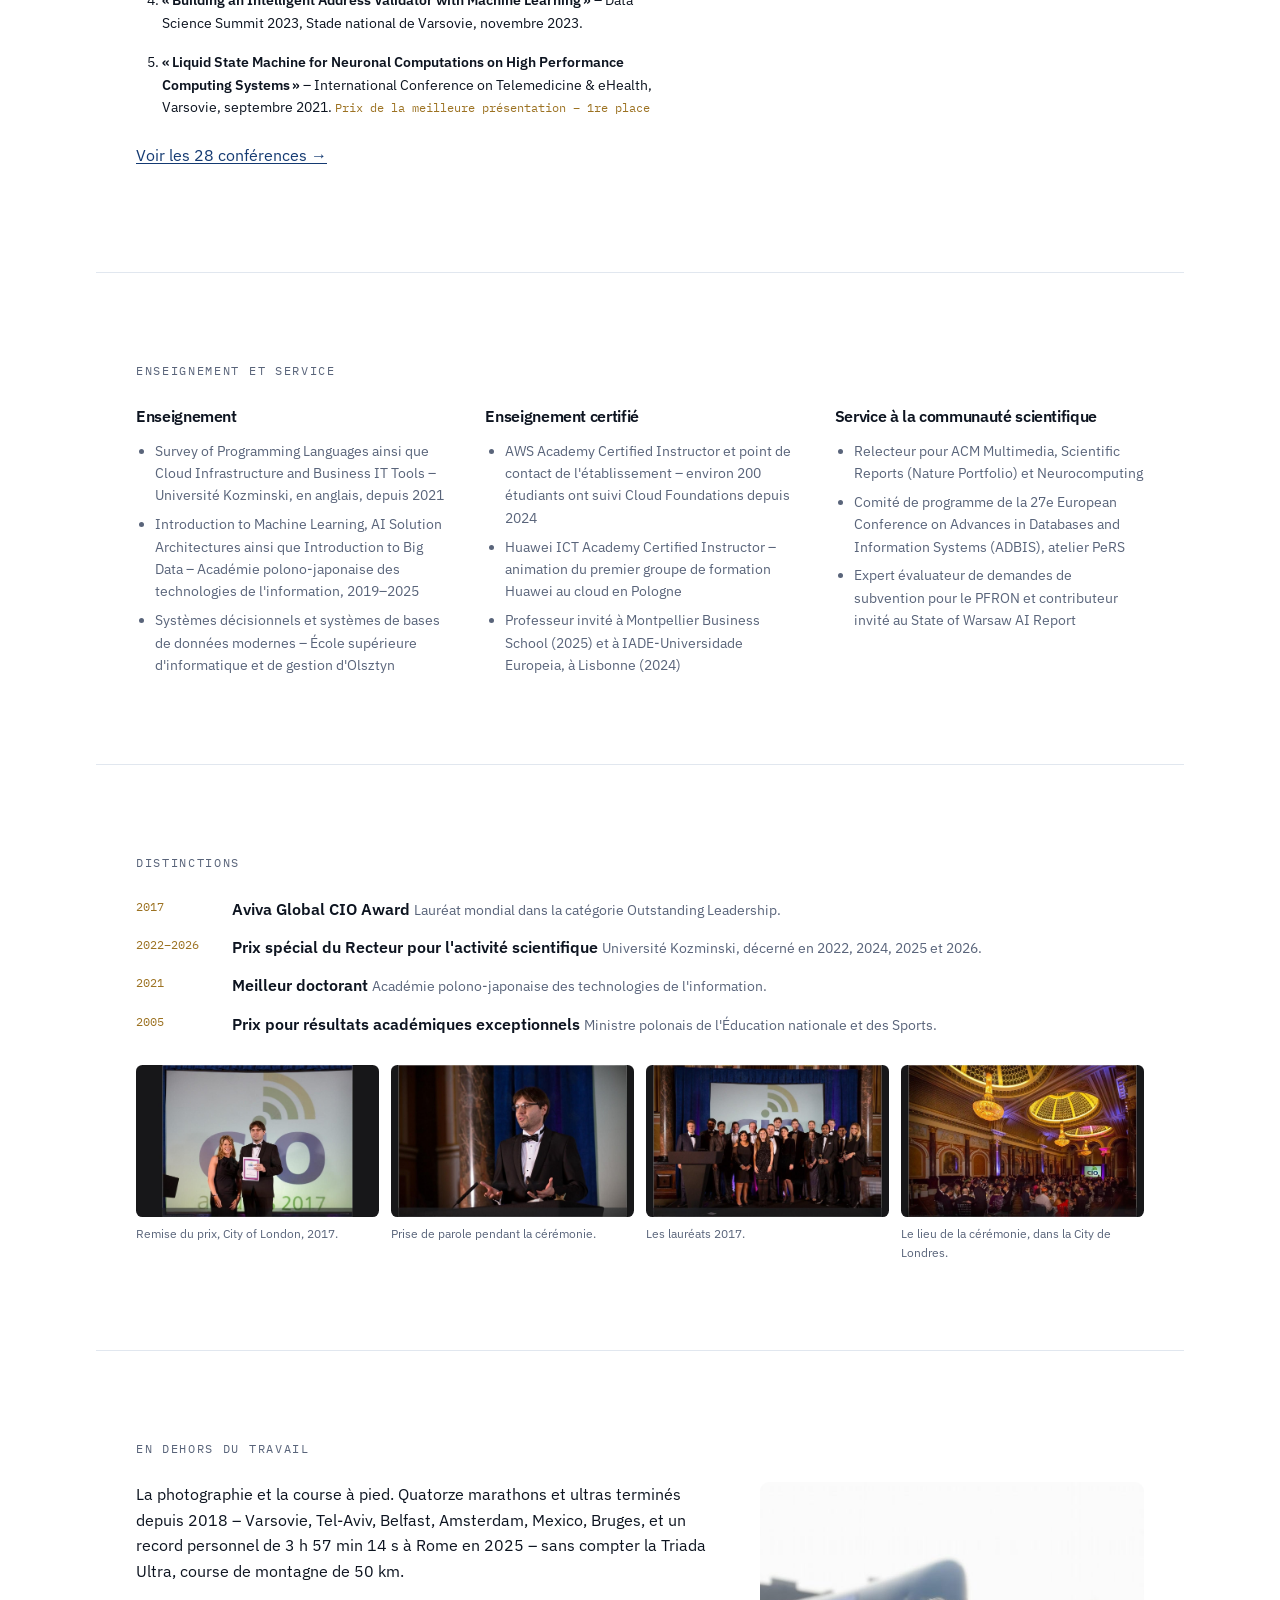
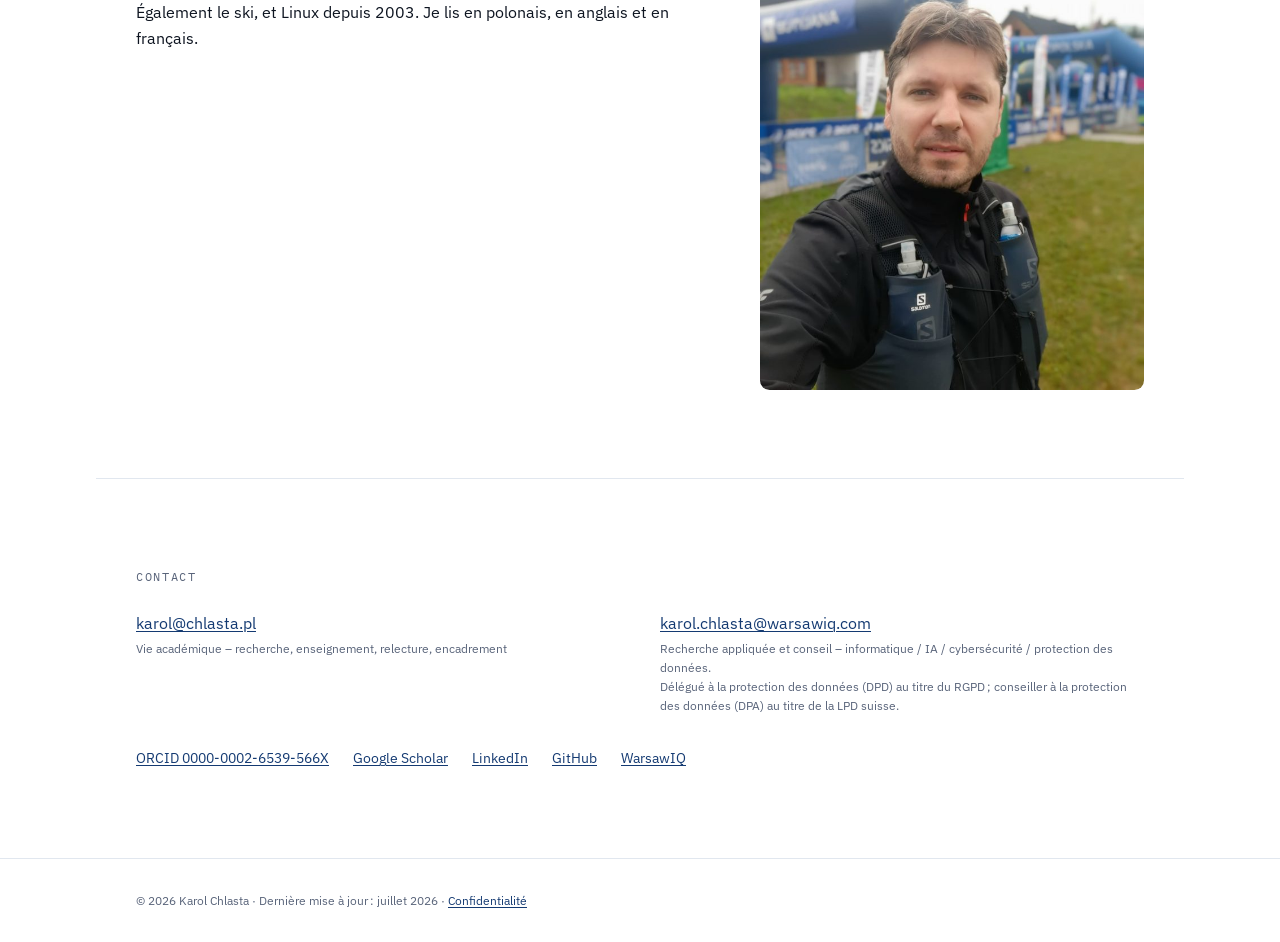
==== commit 5fb2e721: "Open the English and French heroes with the practice line and unduplicate the pillars" ====
--- a/fr/index.html
+++ b/fr/index.html
@@ -151,9 +151,8 @@
       <p class="eyebrow rise">docteur · Varsovie, Pologne</p>
       <h1 class="rise">Recherche en intelligence artificielle, gouvernance de la sécurité&#8239;: une seule carrière.</h1>
       <p class="rise">Maître de conférences à l'Université Kozminski. Head of Data
-        Governance &amp; Compliance chez Wyden. Depuis vingt ans, je transpose
-        des idées d'articles scientifiques dans des systèmes qui résistent à
-        l'audit.</p>
+        Governance &amp; Compliance chez Wyden. De la construction des systèmes
+        d'information à leur sécurité et à leur conformité.</p>
       <div class="cta rise">
         <a class="btn" href="/fr/publications/">Lire les publications</a>
         <a class="btn btn--ghost" href="/assets/cv/karol-chlasta-cv-academic.pdf">Télécharger le CV</a>
@@ -200,9 +199,8 @@
       </article>
       <article class="pill" id="practice">
         <h3>Gouvernance des systèmes soumis à l'audit</h3>
-        <p>De la construction des systèmes d'information à leur sécurité et à
-          leur conformité&#8239;: vingt ans de métier, dont quatorze à la tête
-          d'équipes. Chez Wyden&#8239;: programmes de certification ISO, ISAE et
+        <p>Vingt ans de métier, dont quatorze à la tête d'équipes.
+          Chez Wyden&#8239;: programmes de certification ISO, ISAE et
           RGPD, gouvernance des politiques et conformité interne. Chez
           Sportradar&#8239;: évaluations de sécurité, audits réglementaires et
           audits clients, avec des équipes à Varsovie, Vienne, Bratislava et
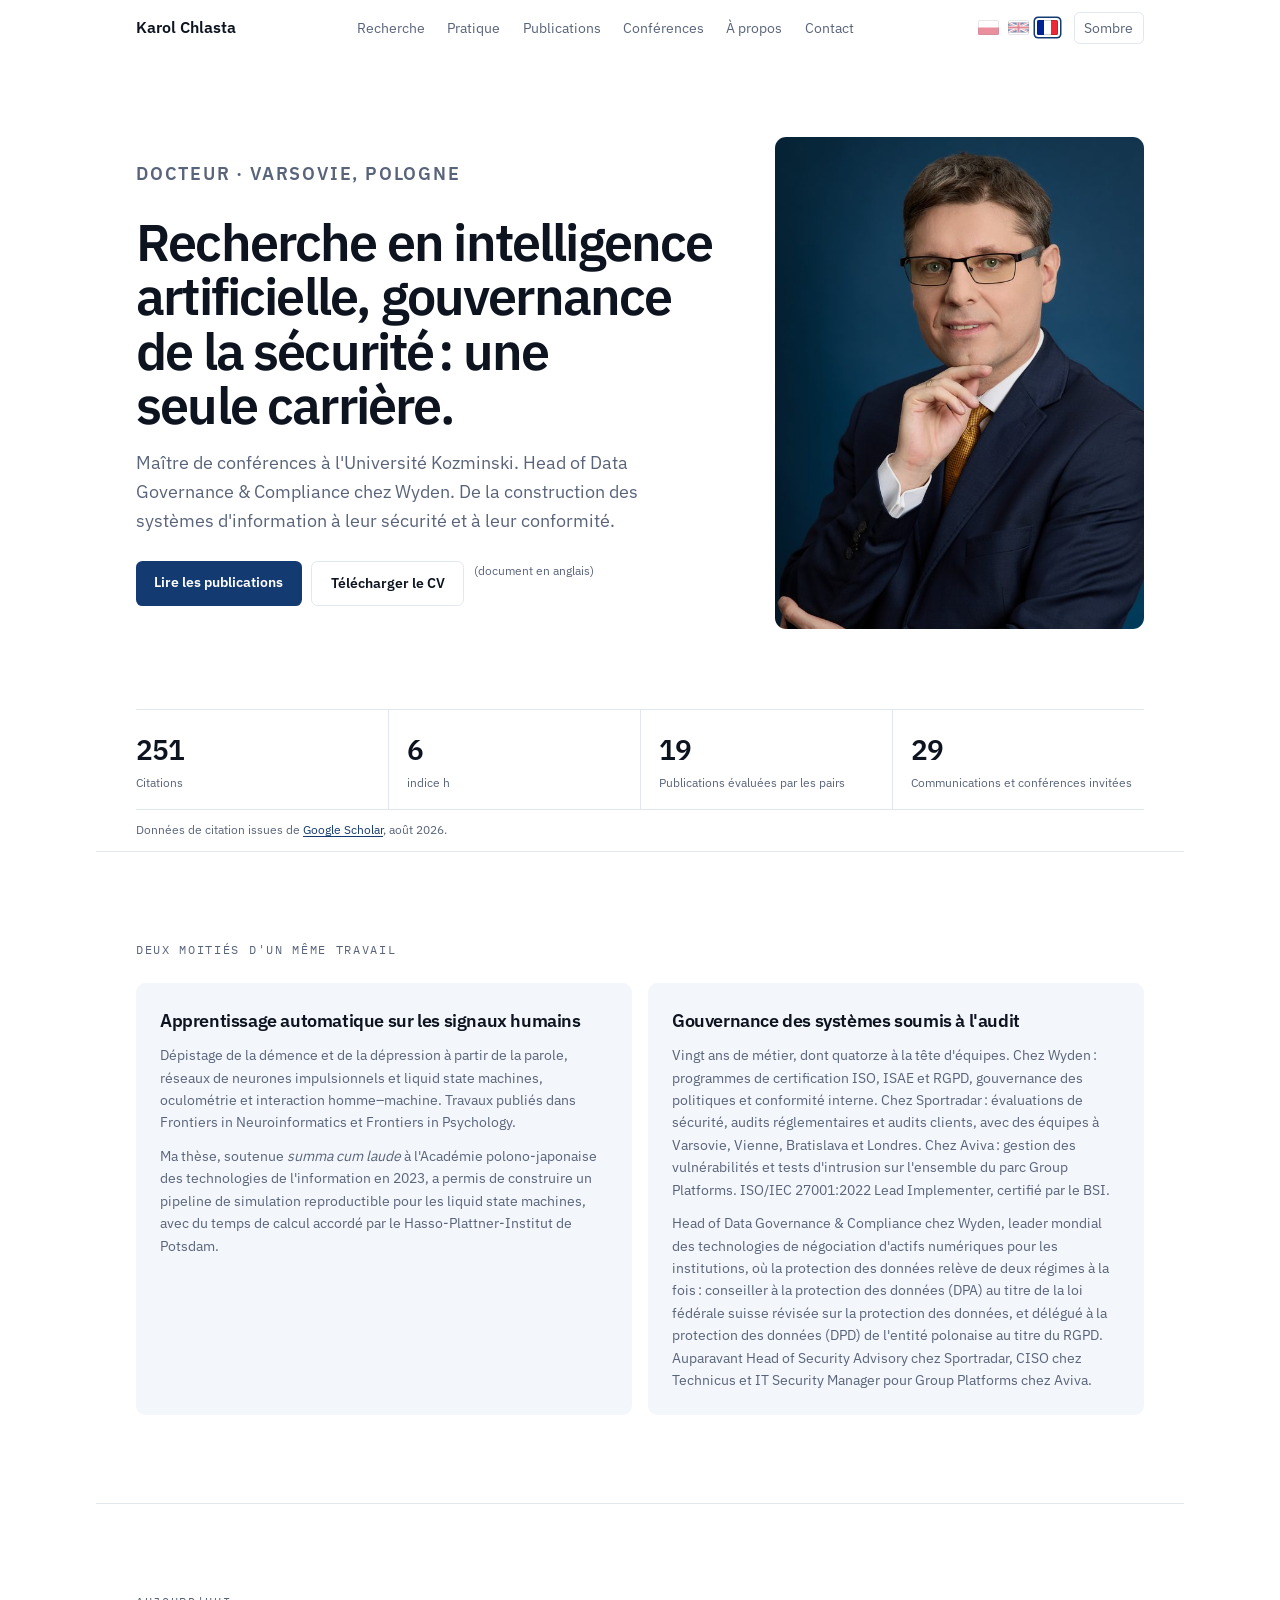
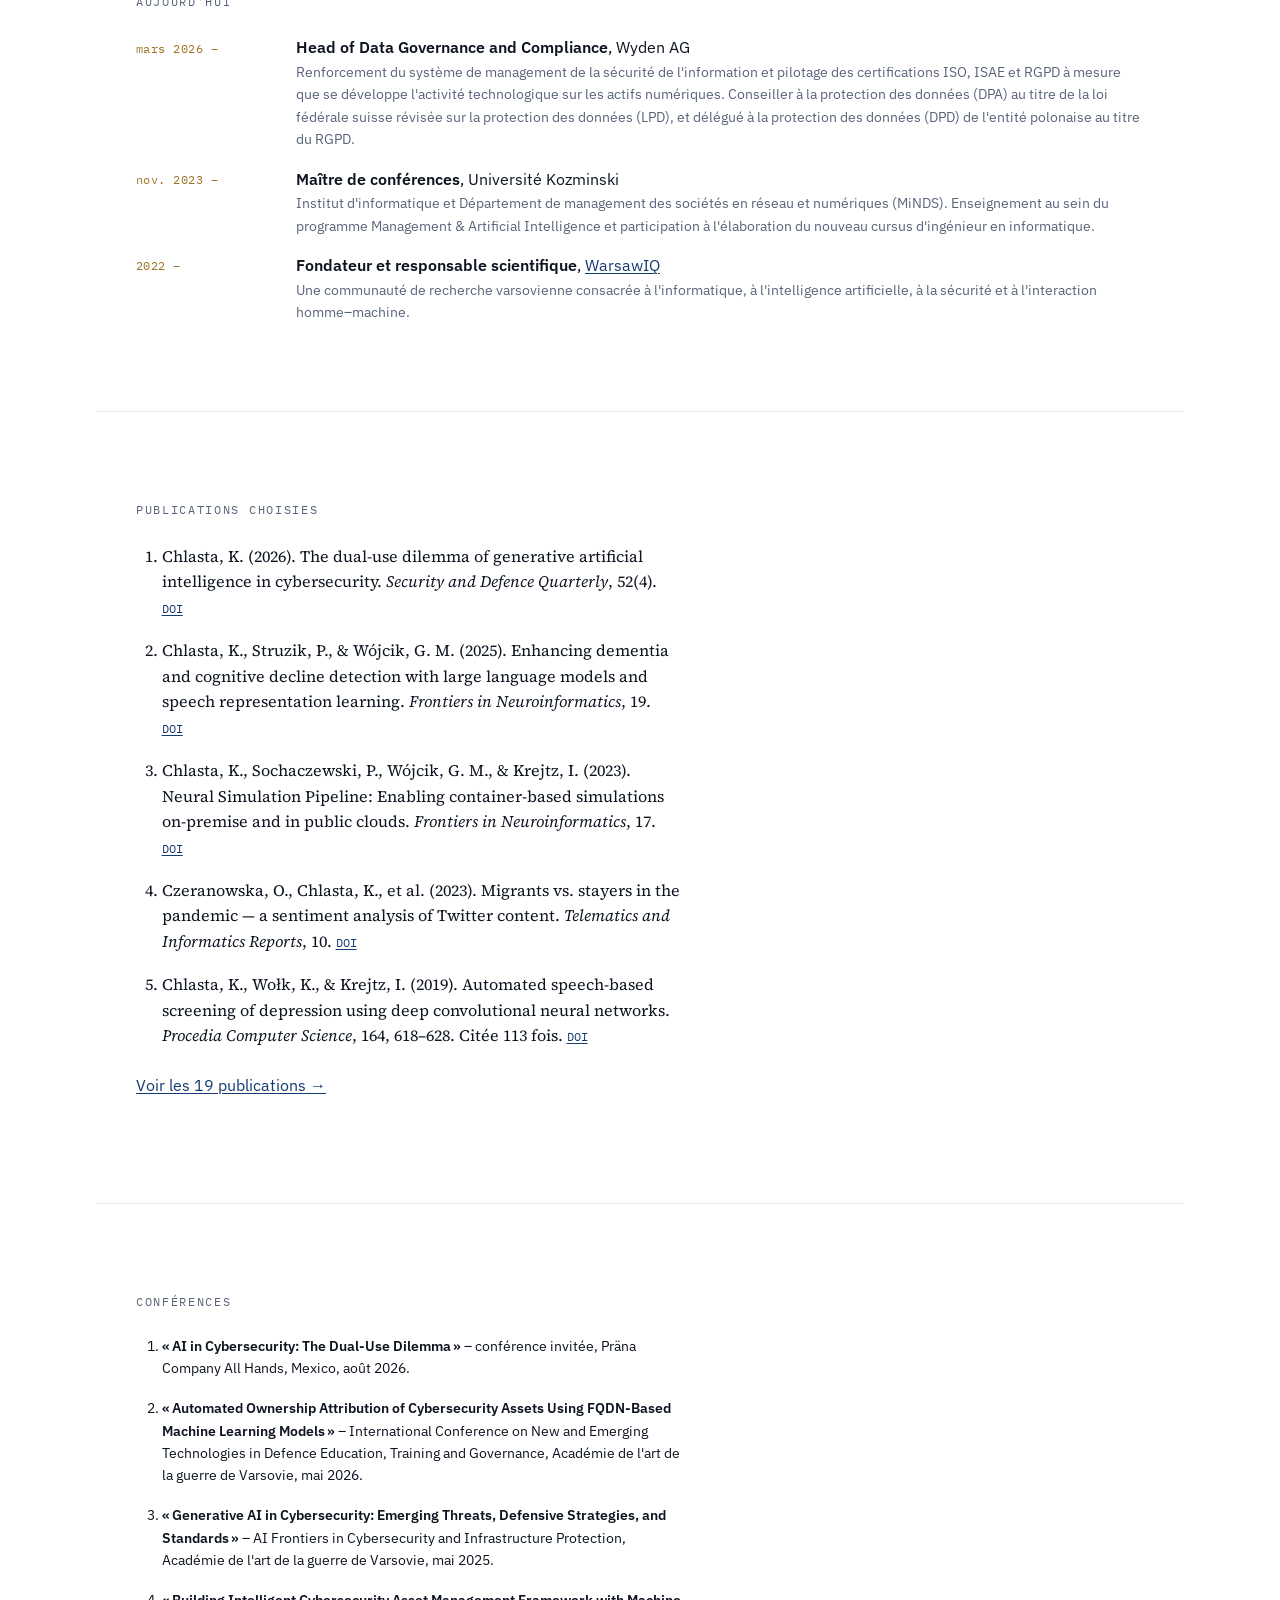
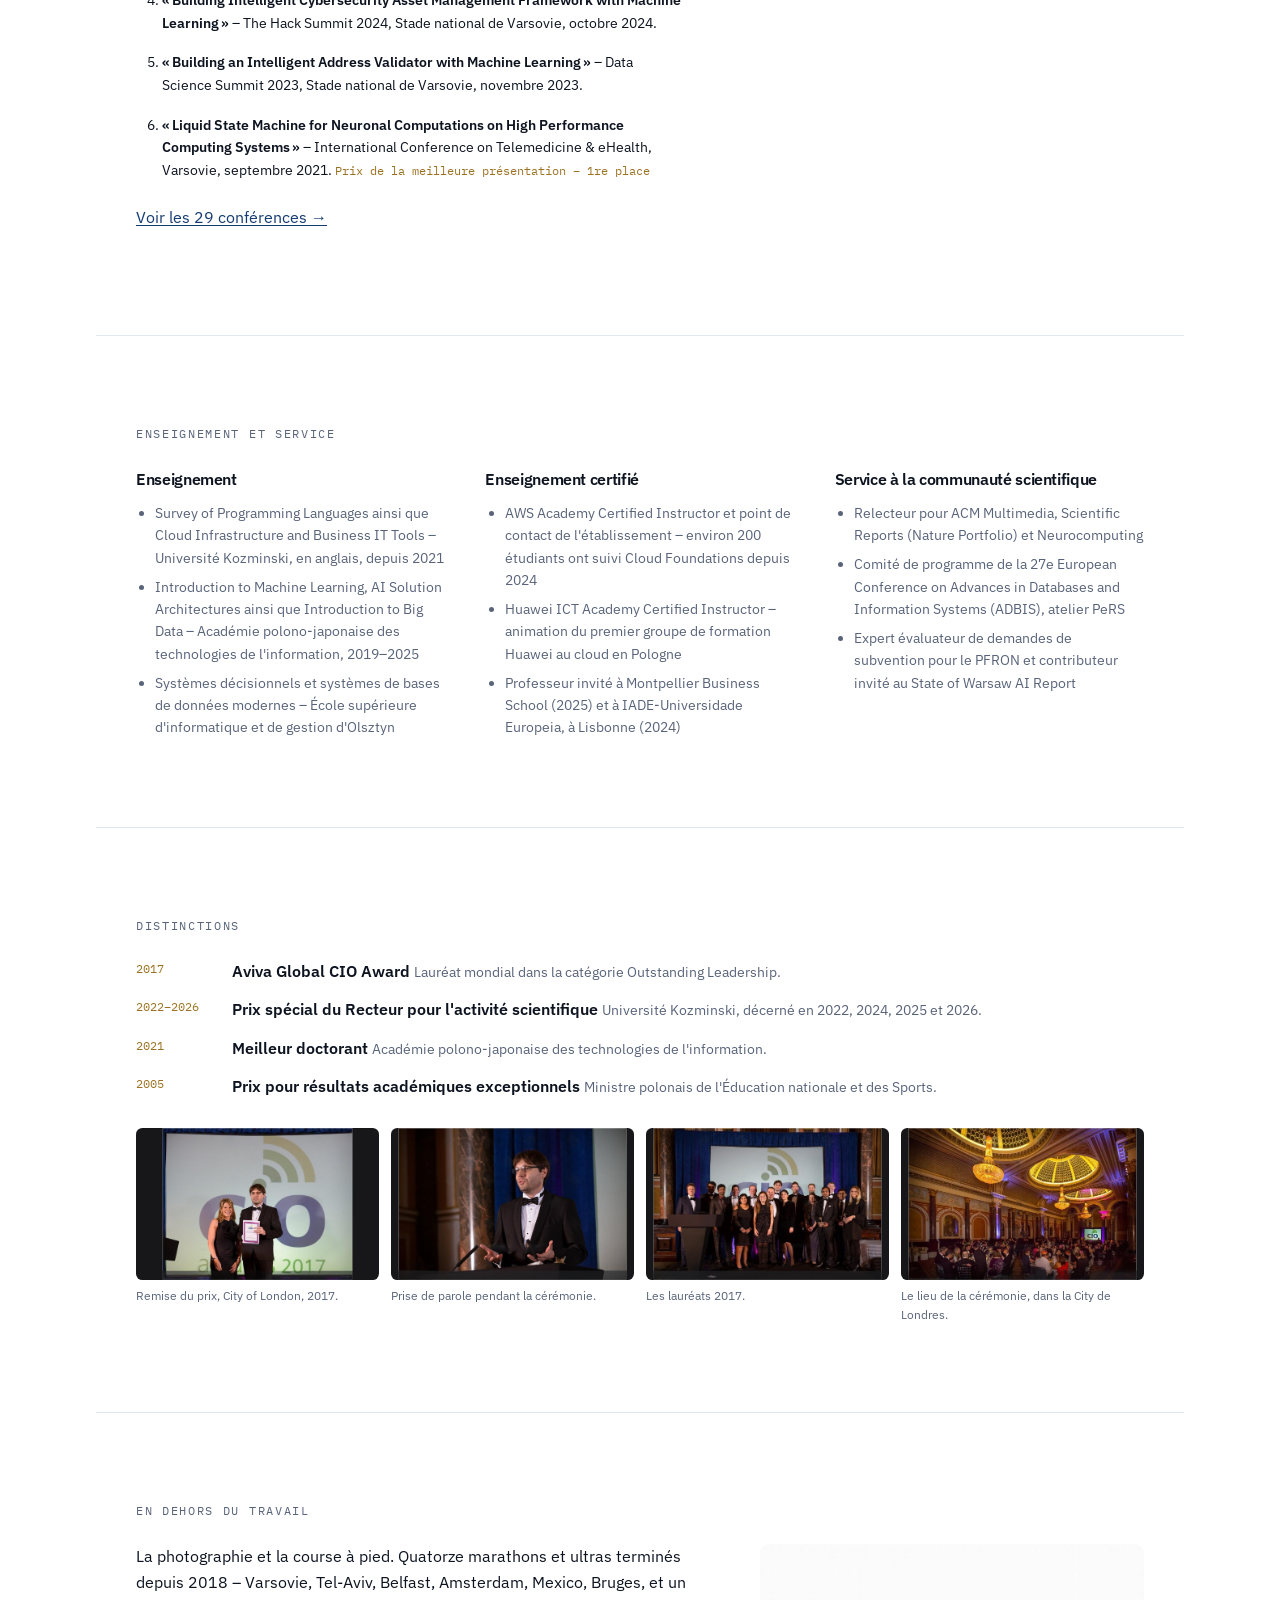
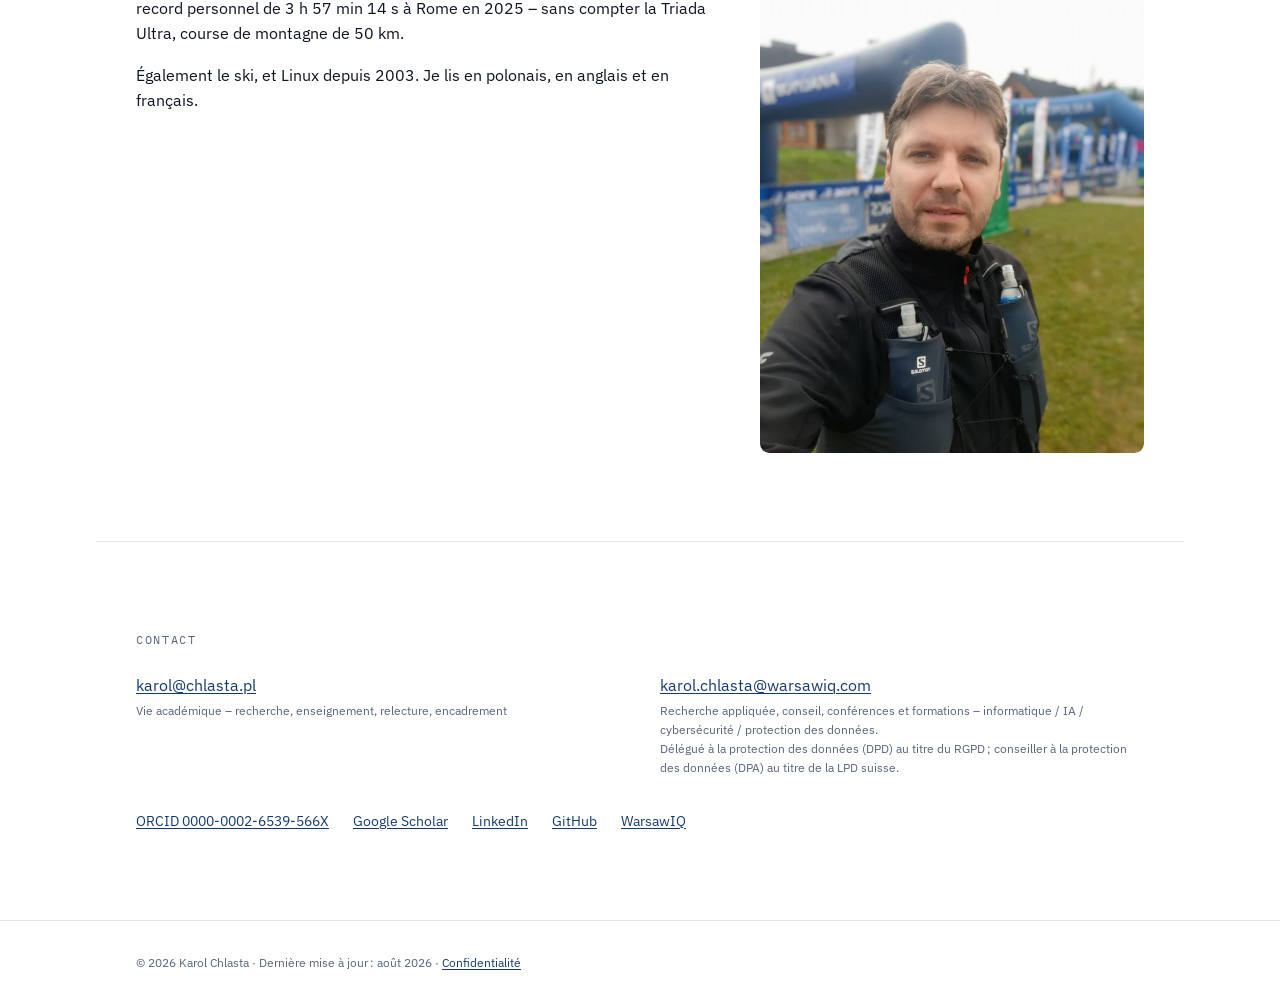
==== commit 3092d3b2: "Sync the site with the 2026.08.25 CV - Add the Präna Company All Hands invited talk (Mexico City, 10" ====
--- a/fr/index.html
+++ b/fr/index.html
@@ -17,7 +17,7 @@
 
 <meta property="og:type" content="profile">
 <meta property="og:title" content="Karol Chlasta – recherche en intelligence artificielle et cybersécurité">
-<meta property="og:description" content="Maître de conférences à l'Université Kozminski. Head of Data Governance &amp; Compliance chez Wyden. 19 publications, 28 communications en conférence.">
+<meta property="og:description" content="Maître de conférences à l'Université Kozminski. Head of Data Governance &amp; Compliance chez Wyden. 19 publications, 29 communications et conférences invitées.">
 <meta property="og:image" content="https://karol.chlasta.pl/assets/img/og-card.jpg">
 <meta property="og:url" content="https://karol.chlasta.pl/fr/">
 <meta property="og:locale" content="fr_FR">
@@ -169,15 +169,15 @@
   <!-- stats -->
   <section class="wrap" aria-label="En bref">
     <dl class="stats">
-      <div><dt>252</dt><dd>Citations</dd></div>
+      <div><dt>251</dt><dd>Citations</dd></div>
       <div><dt>6</dt><dd>indice h</dd></div>
       <div><dt>19</dt><dd>Publications évaluées par les pairs</dd></div>
-      <div><dt>28</dt><dd>Communications en conférence</dd></div>
+      <div><dt>29</dt><dd>Communications et conférences invitées</dd></div>
     </dl>
     <p class="note" style="margin-top:0.6rem">
       Données de citation issues de
       <a href="https://scholar.google.com/citations?user=uaK9co0AAAAJ">Google Scholar</a>,
-      juillet 2026.
+      août 2026.
     </p>
   </section>
 
@@ -304,6 +304,10 @@
     <h2 class="sechead">Conférences</h2>
     <ol class="talk-list">
       <li class="talk">
+        <strong>«&#8239;AI in Cybersecurity: The Dual-Use Dilemma&#8239;»</strong> –
+        conférence invitée, Präna Company All Hands, Mexico, août 2026.
+      </li>
+      <li class="talk">
         <strong>«&#8239;Automated Ownership Attribution of Cybersecurity Assets
         Using FQDN-Based Machine Learning Models&#8239;»</strong> –
         International Conference on New and Emerging Technologies in Defence
@@ -333,7 +337,7 @@
         <span class="award">Prix de la meilleure présentation – 1re place</span>
       </li>
     </ol>
-    <p style="margin-top:1.5rem"><a href="/fr/publications/#talks">Voir les 28 conférences →</a></p>
+    <p style="margin-top:1.5rem"><a href="/fr/publications/#talks">Voir les 29 conférences →</a></p>
   </section>
 
   <!-- teaching and service -->
@@ -466,10 +470,10 @@
       </div>
       <div>
         <dt><a href="mailto:karol.chlasta@warsawiq.com">karol.chlasta@warsawiq.com</a></dt>
-        <dd>Recherche appliquée et conseil – informatique / IA / cybersécurité /
-          protection des données.<br>Délégué à la protection des données (DPD)
-          au titre du RGPD&#8239;; conseiller à la protection des données (DPA)
-          au titre de la LPD suisse.</dd>
+        <dd>Recherche appliquée, conseil, conférences et formations –
+          informatique / IA / cybersécurité / protection des données.<br>Délégué
+          à la protection des données (DPD) au titre du RGPD&#8239;; conseiller
+          à la protection des données (DPA) au titre de la LPD suisse.</dd>
       </div>
     </dl>
 
@@ -485,7 +489,7 @@
 </main>
 
 <footer class="site">
-  <div class="wrap">© 2026 Karol Chlasta · Dernière mise à jour&#8239;: juillet 2026 · <a href="/fr/confidentialite/">Confidentialité</a></div>
+  <div class="wrap">© 2026 Karol Chlasta · Dernière mise à jour&#8239;: août 2026 · <a href="/fr/confidentialite/">Confidentialité</a></div>
 </footer>
 
 <script src="/assets/js/site.js" defer></script>
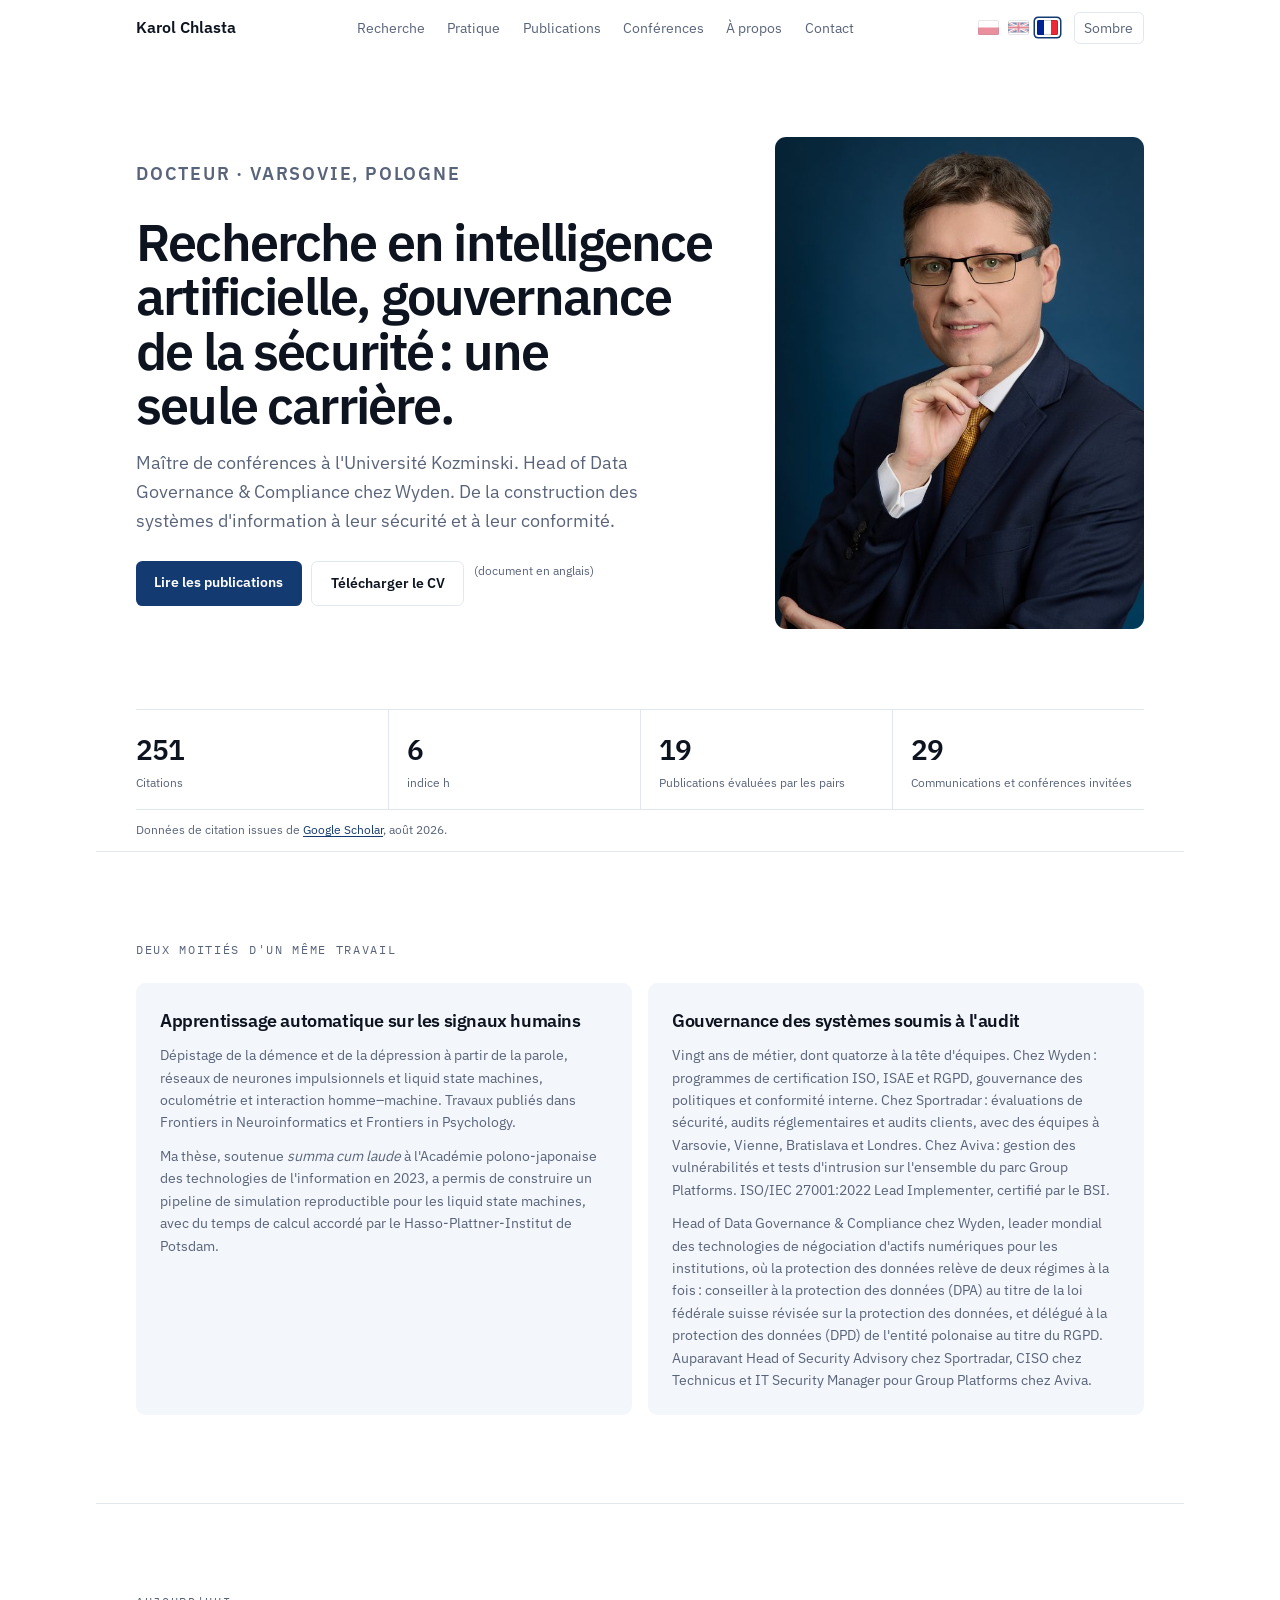
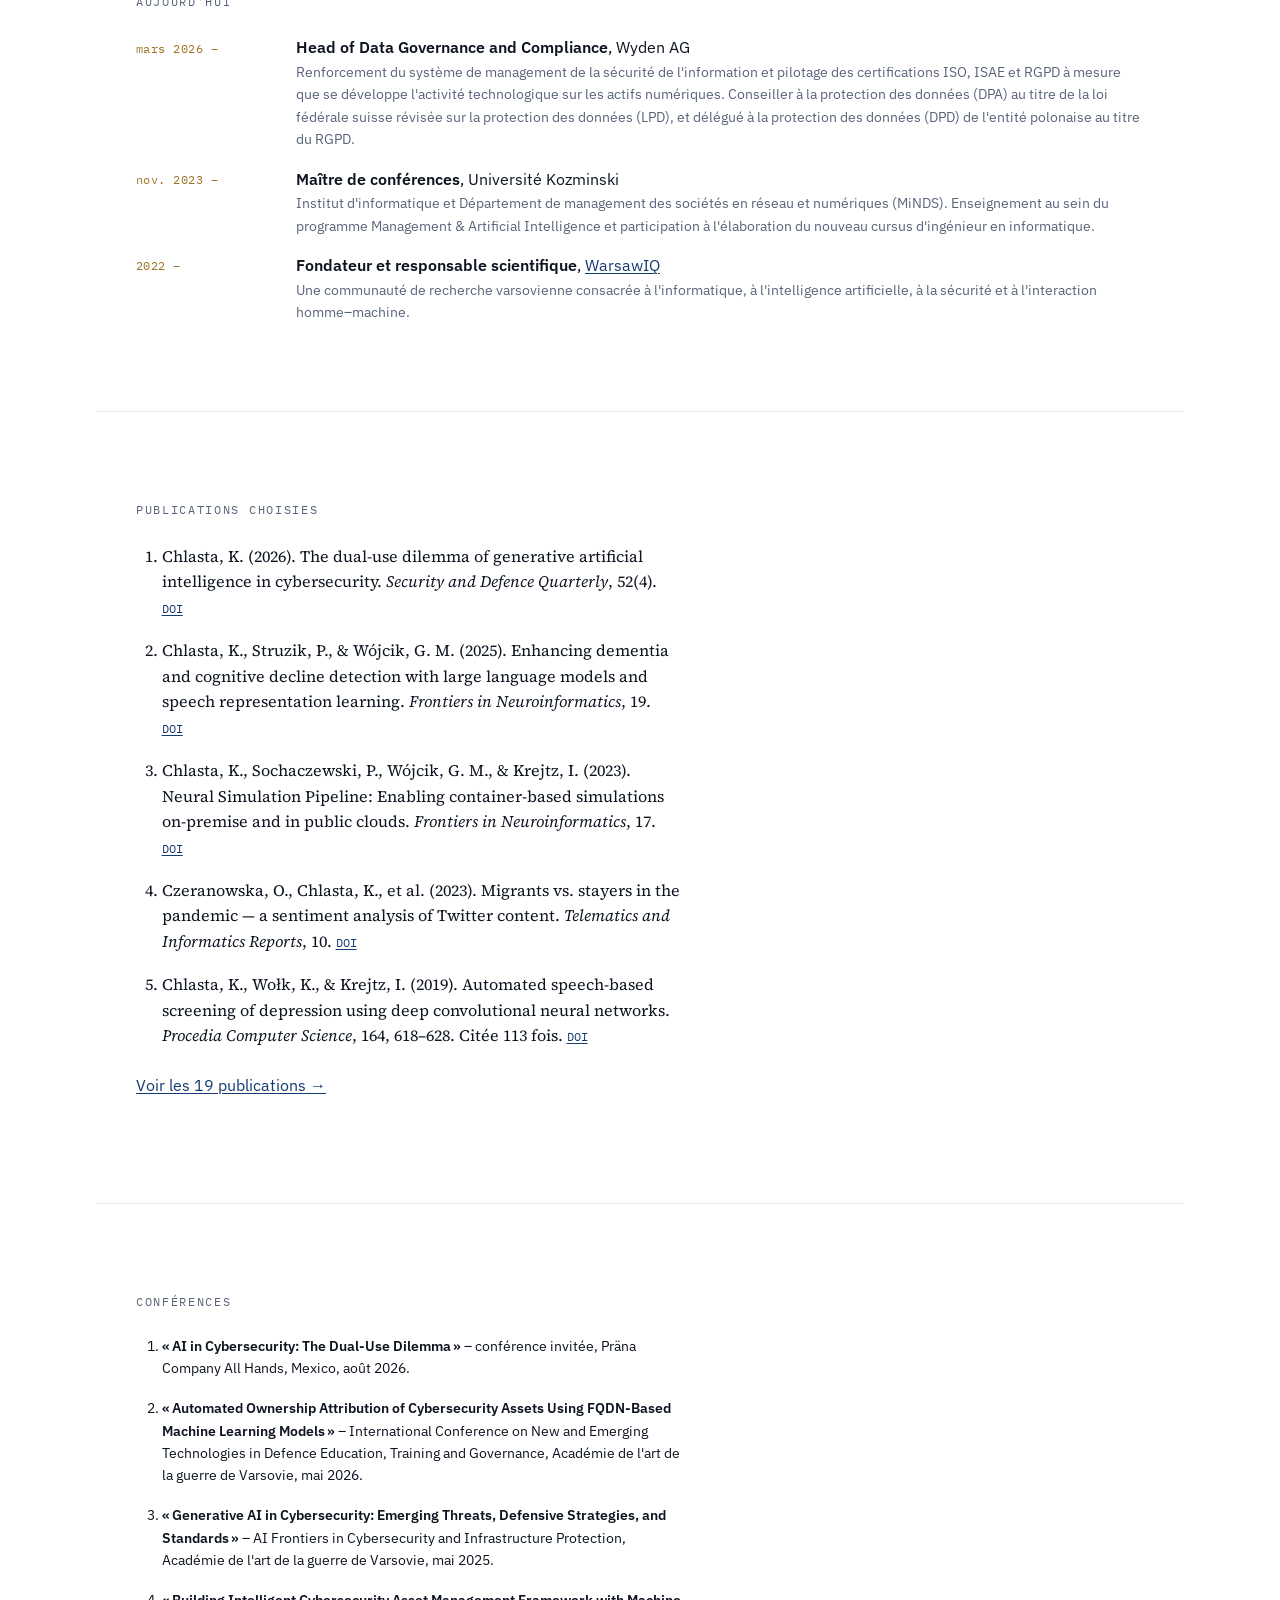
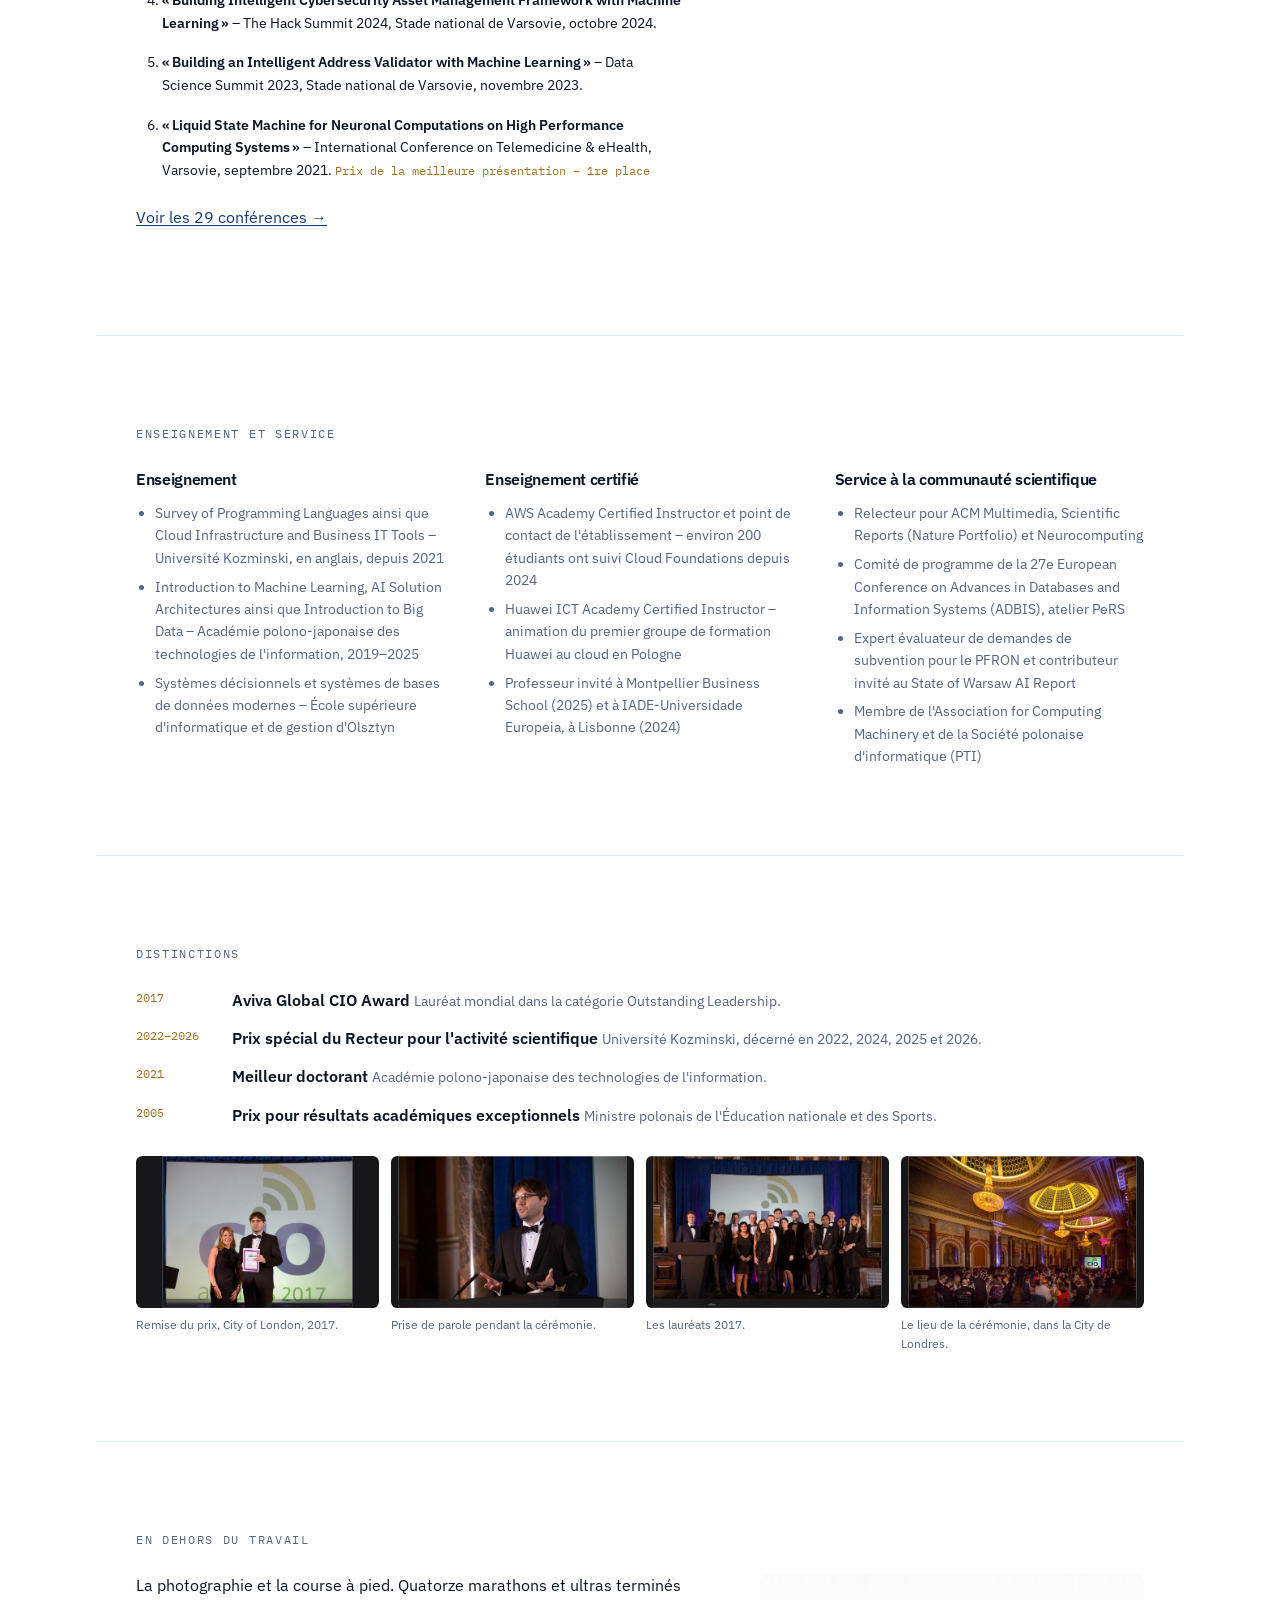
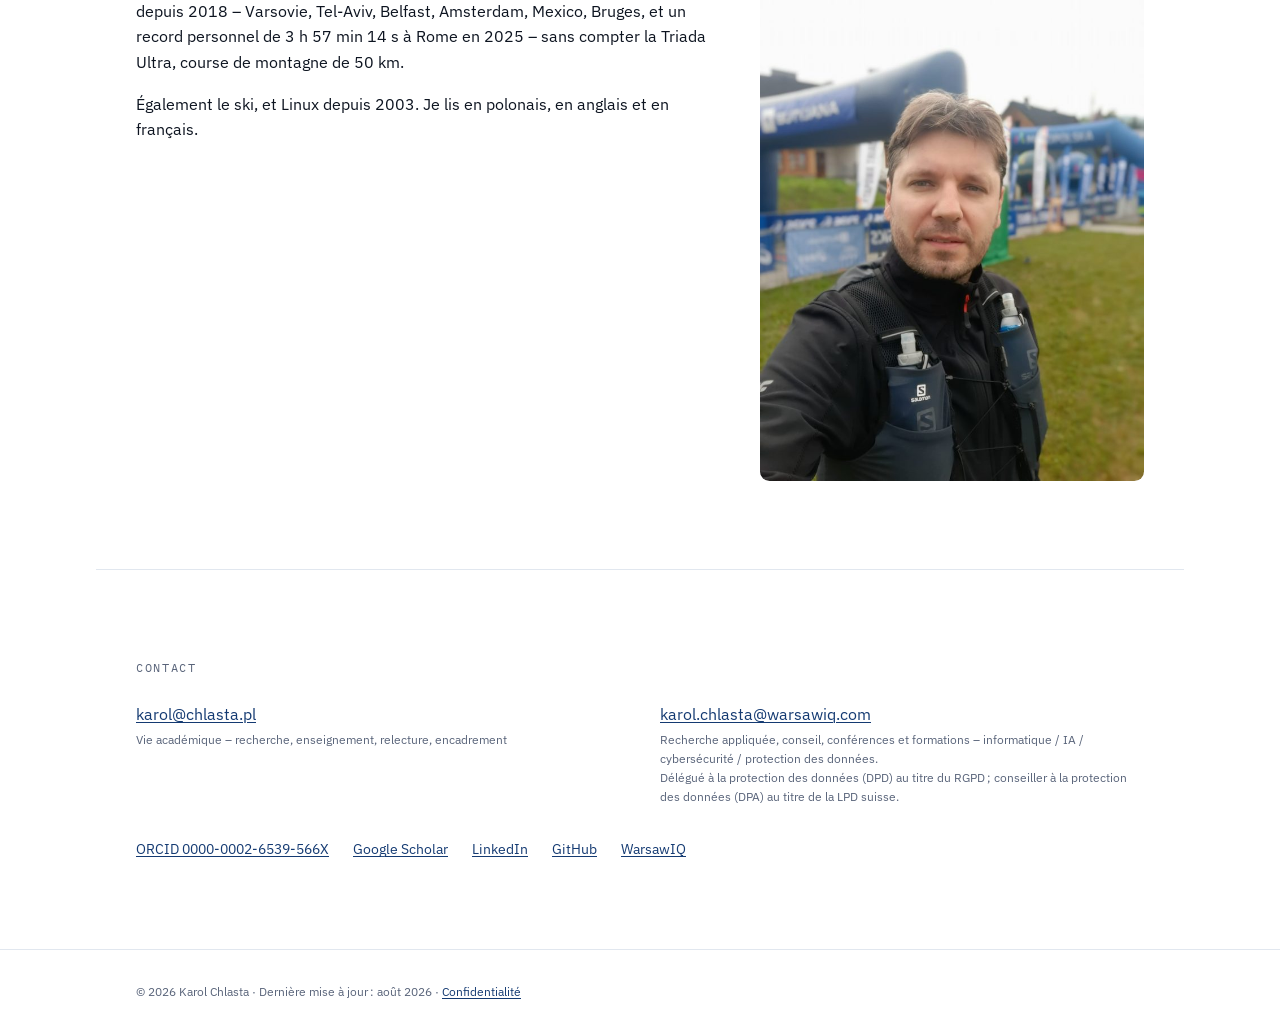
==== commit e3d294ca: "List the current professional memberships and refresh the CV PDF - Add the Association for Computing" ====
--- a/fr/index.html
+++ b/fr/index.html
@@ -377,6 +377,8 @@
             Databases and Information Systems (ADBIS), atelier PeRS</li>
           <li>Expert évaluateur de demandes de subvention pour le PFRON et
             contributeur invité au State of Warsaw AI Report</li>
+          <li>Membre de l'Association for Computing Machinery et de la Société
+            polonaise d'informatique (PTI)</li>
         </ul>
       </div>
     </div>
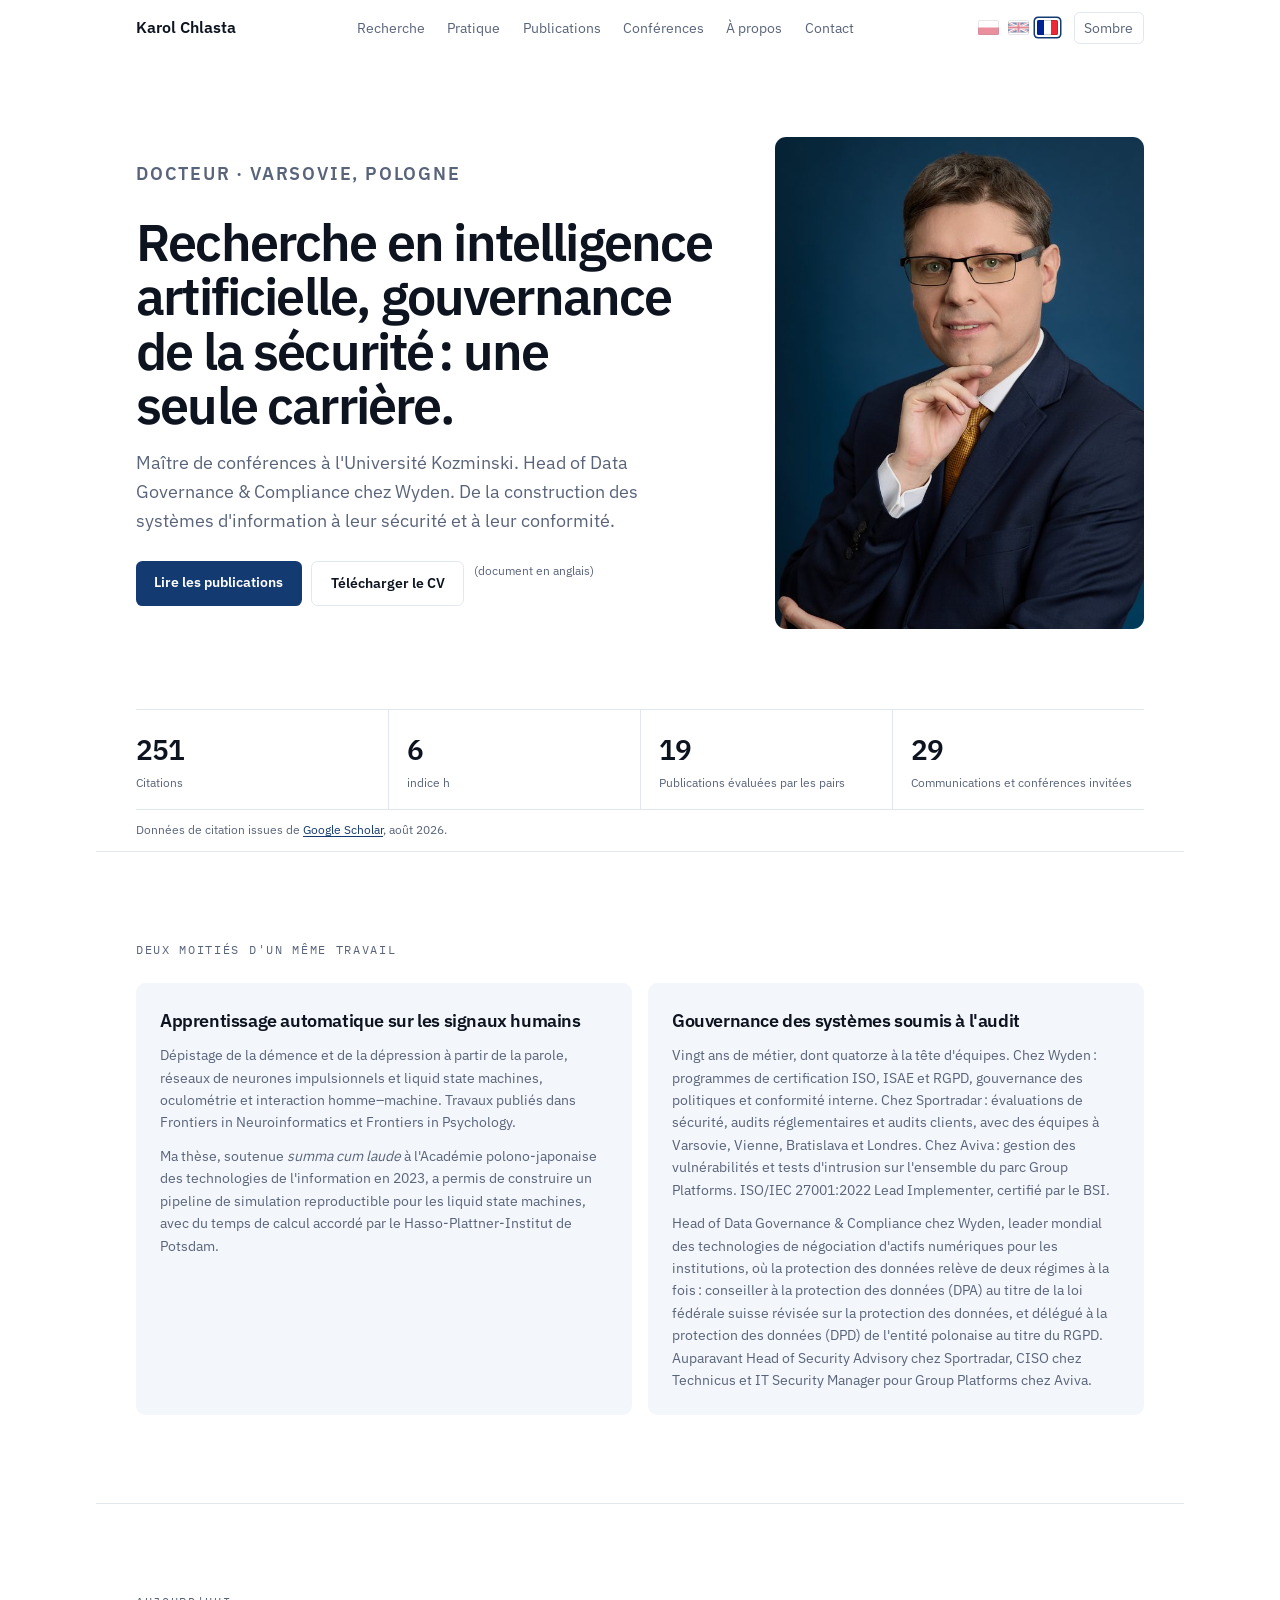
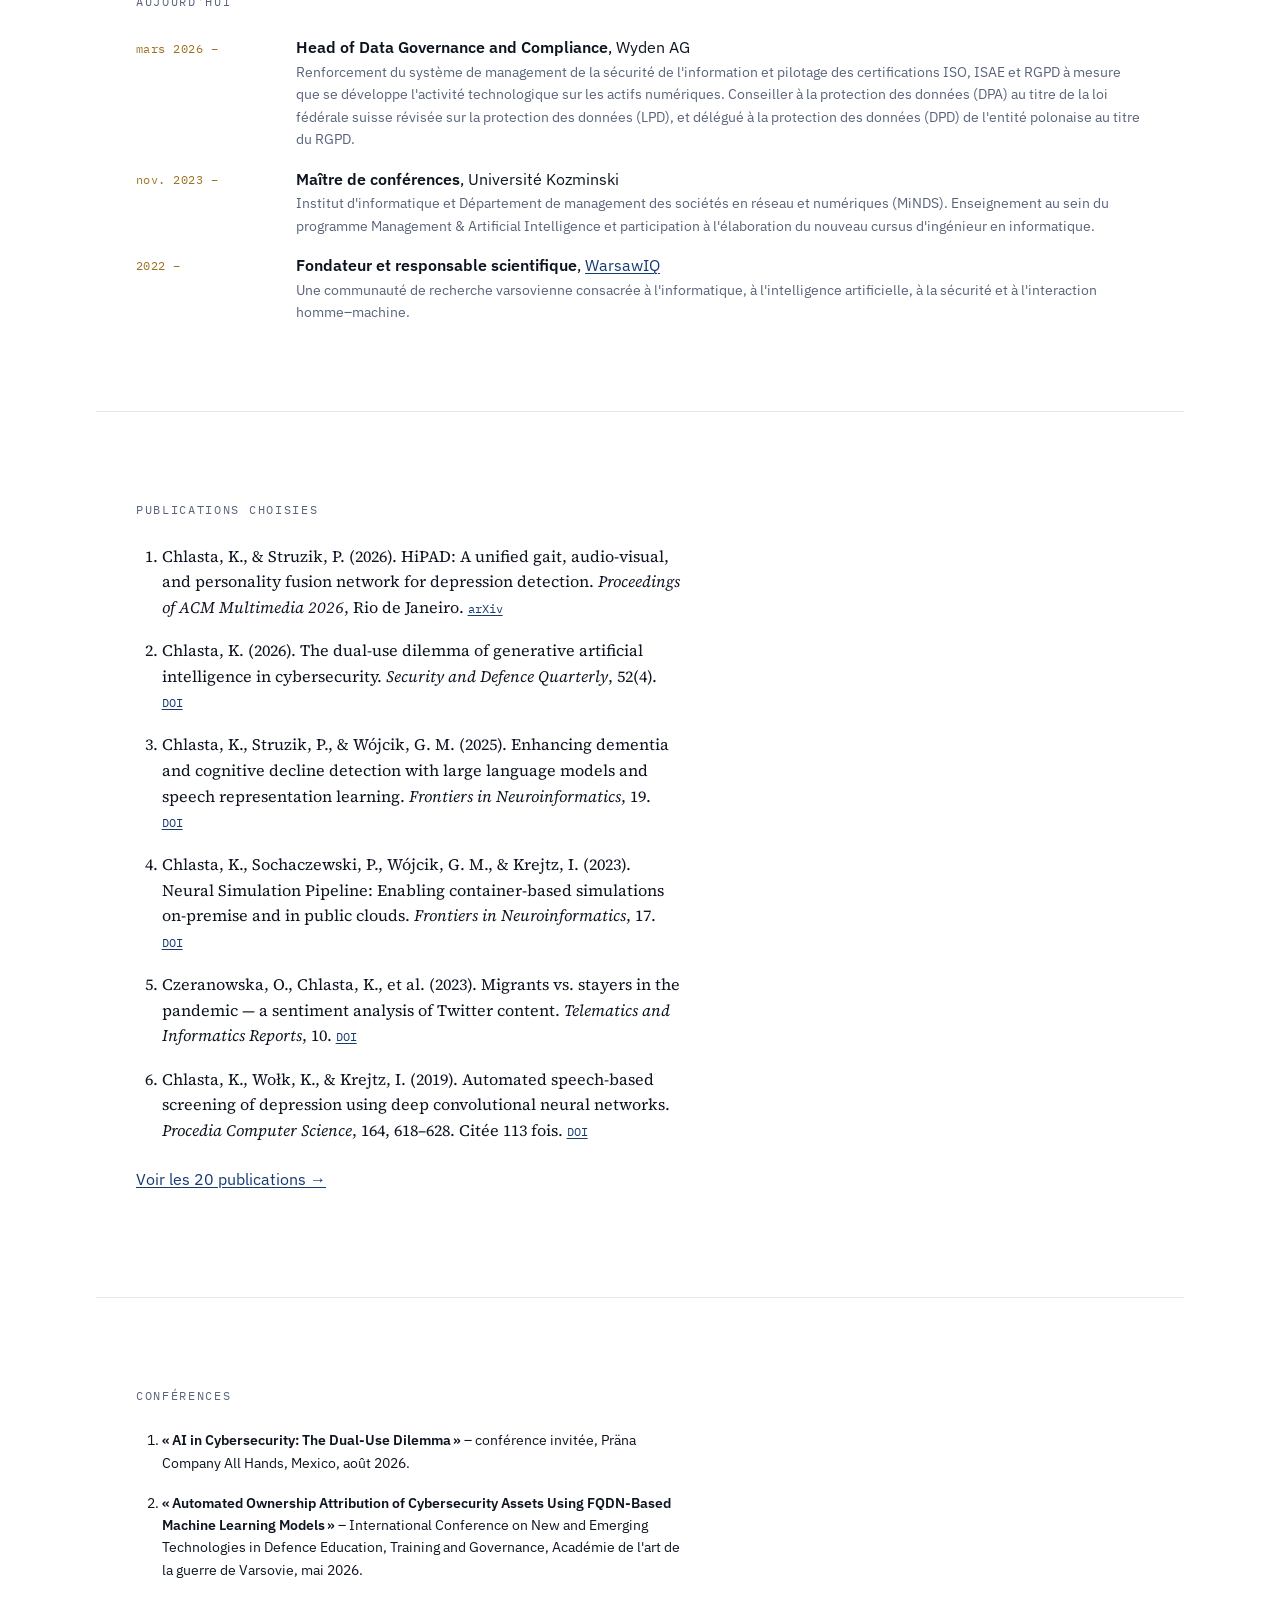
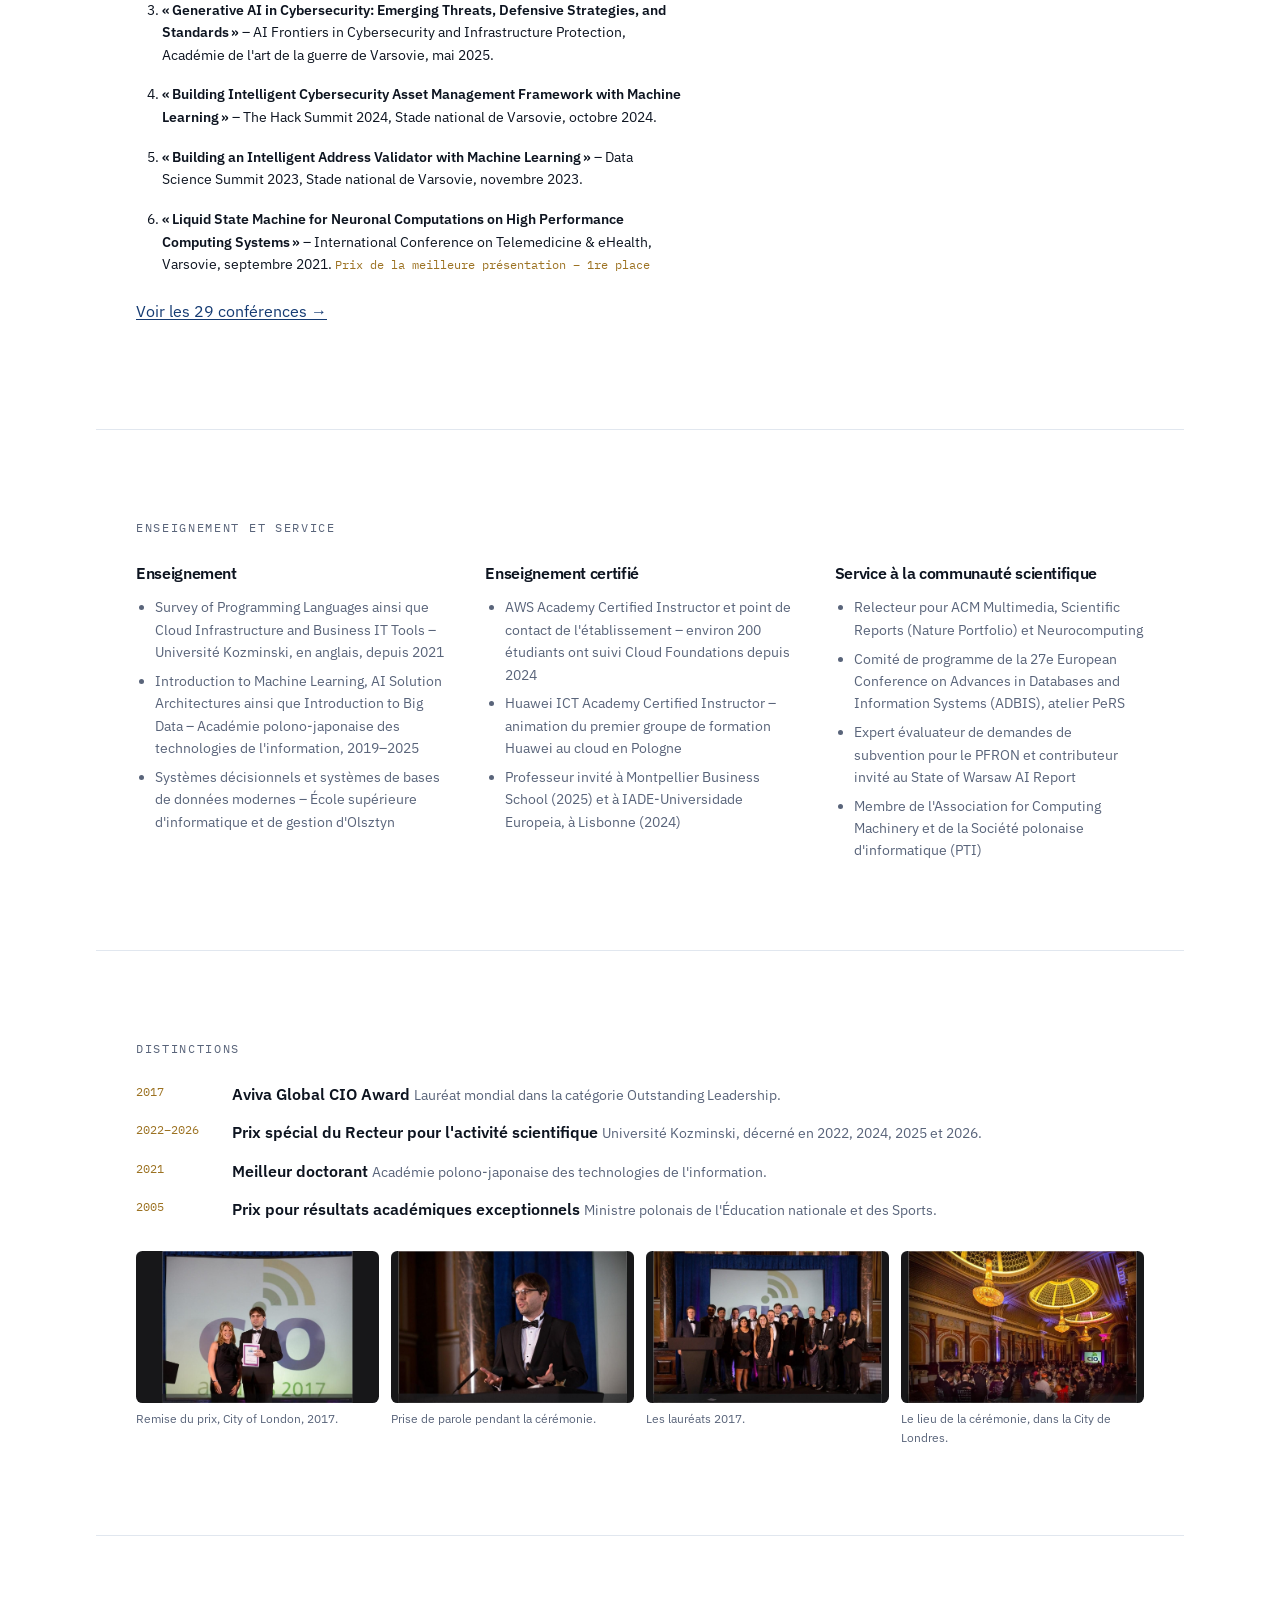
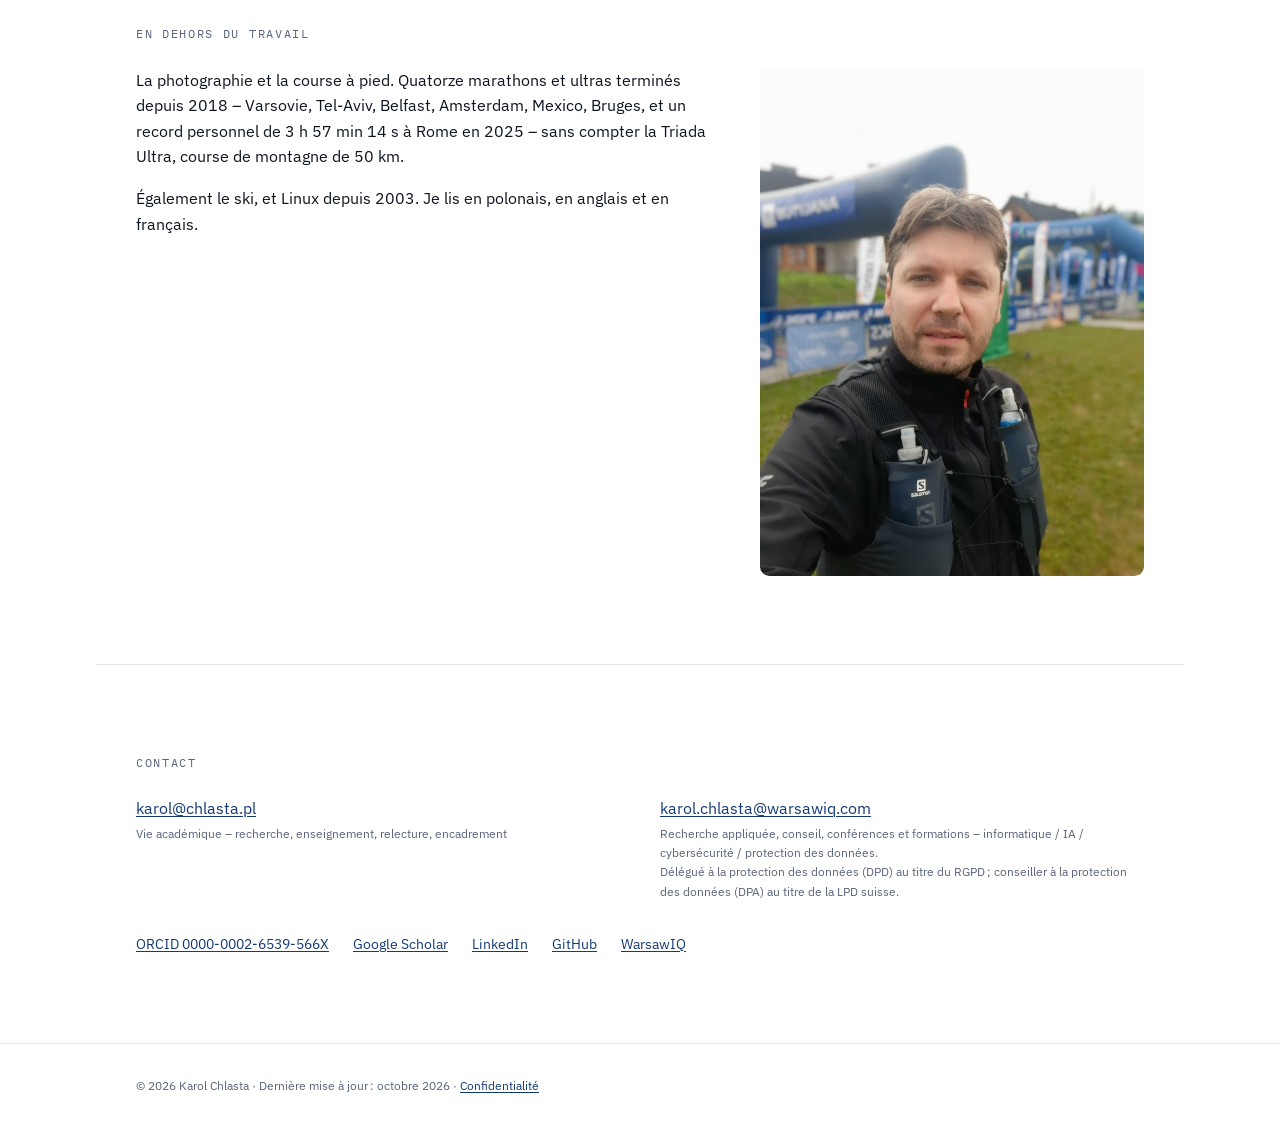
==== commit 1befea2b: "Add the HiPAD paper from ACM Multimedia 2026 to the publications list, the homepage and llms.txt in " ====
--- a/fr/index.html
+++ b/fr/index.html
@@ -17,7 +17,7 @@
 
 <meta property="og:type" content="profile">
 <meta property="og:title" content="Karol Chlasta – recherche en intelligence artificielle et cybersécurité">
-<meta property="og:description" content="Maître de conférences à l'Université Kozminski. Head of Data Governance &amp; Compliance chez Wyden. 19 publications, 29 communications et conférences invitées.">
+<meta property="og:description" content="Maître de conférences à l'Université Kozminski. Head of Data Governance &amp; Compliance chez Wyden. 20 publications, 29 communications et conférences invitées.">
 <meta property="og:image" content="https://karol.chlasta.pl/assets/img/og-card.jpg">
 <meta property="og:url" content="https://karol.chlasta.pl/fr/">
 <meta property="og:locale" content="fr_FR">
@@ -265,6 +265,12 @@
     <h2 class="sechead">Publications choisies</h2>
     <ol class="pub-list">
       <li class="pub">
+        Chlasta, K., &amp; Struzik, P. (2026). HiPAD: A unified gait, audio-visual,
+        and personality fusion network for depression detection. <cite>Proceedings
+        of ACM Multimedia 2026</cite>, Rio de Janeiro.
+        <a class="pub-link" href="https://arxiv.org/abs/2610.14961">arXiv</a>
+      </li>
+      <li class="pub">
         Chlasta, K. (2026). The dual-use dilemma of generative artificial
         intelligence in cybersecurity. <cite>Security and Defence
         Quarterly</cite>, 52(4).
@@ -296,7 +302,7 @@
         <a class="pub-link" href="https://doi.org/10.1016/j.procs.2019.12.228">DOI</a>
       </li>
     </ol>
-    <p style="margin-top:1.5rem"><a href="/fr/publications/">Voir les 19 publications →</a></p>
+    <p style="margin-top:1.5rem"><a href="/fr/publications/">Voir les 20 publications →</a></p>
   </section>
 
   <!-- speaking -->
@@ -491,7 +497,7 @@
 </main>
 
 <footer class="site">
-  <div class="wrap">© 2026 Karol Chlasta · Dernière mise à jour&#8239;: août 2026 · <a href="/fr/confidentialite/">Confidentialité</a></div>
+  <div class="wrap">© 2026 Karol Chlasta · Dernière mise à jour&#8239;: octobre 2026 · <a href="/fr/confidentialite/">Confidentialité</a></div>
 </footer>
 
 <script src="/assets/js/site.js" defer></script>
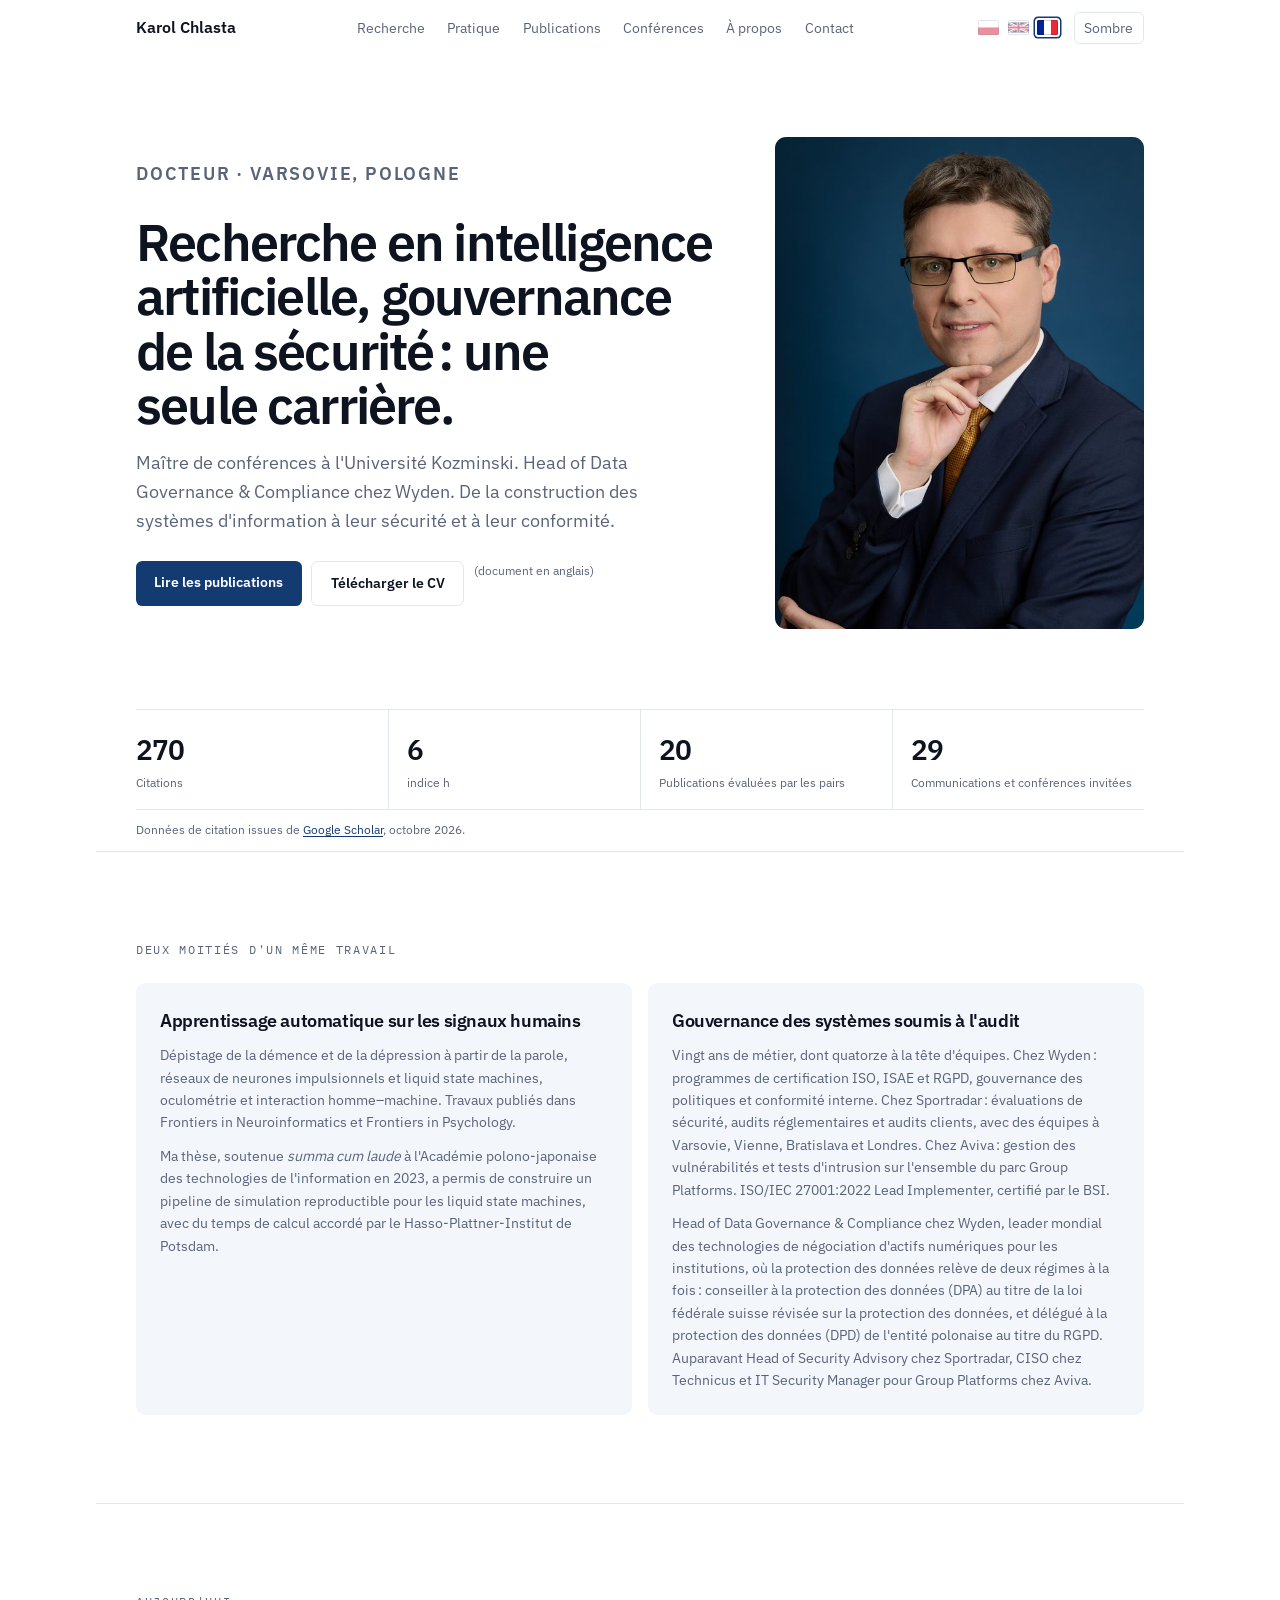
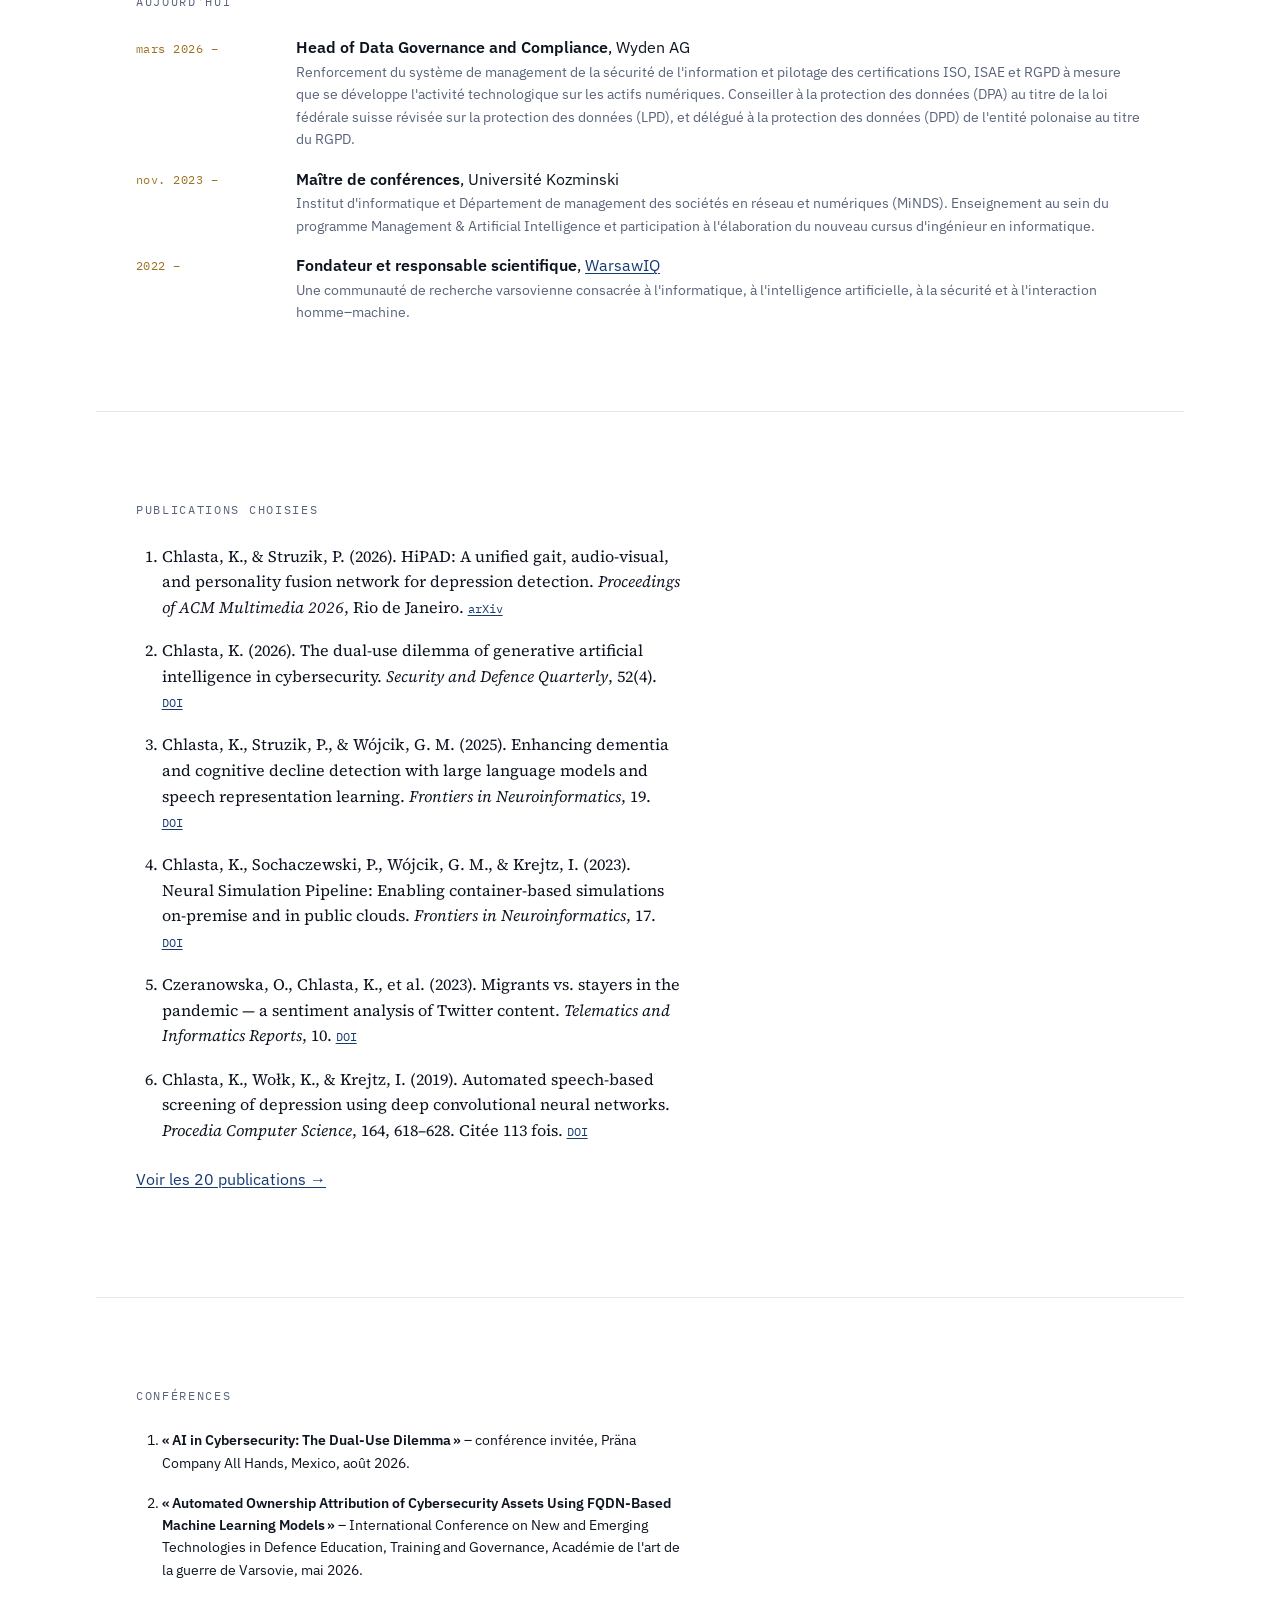
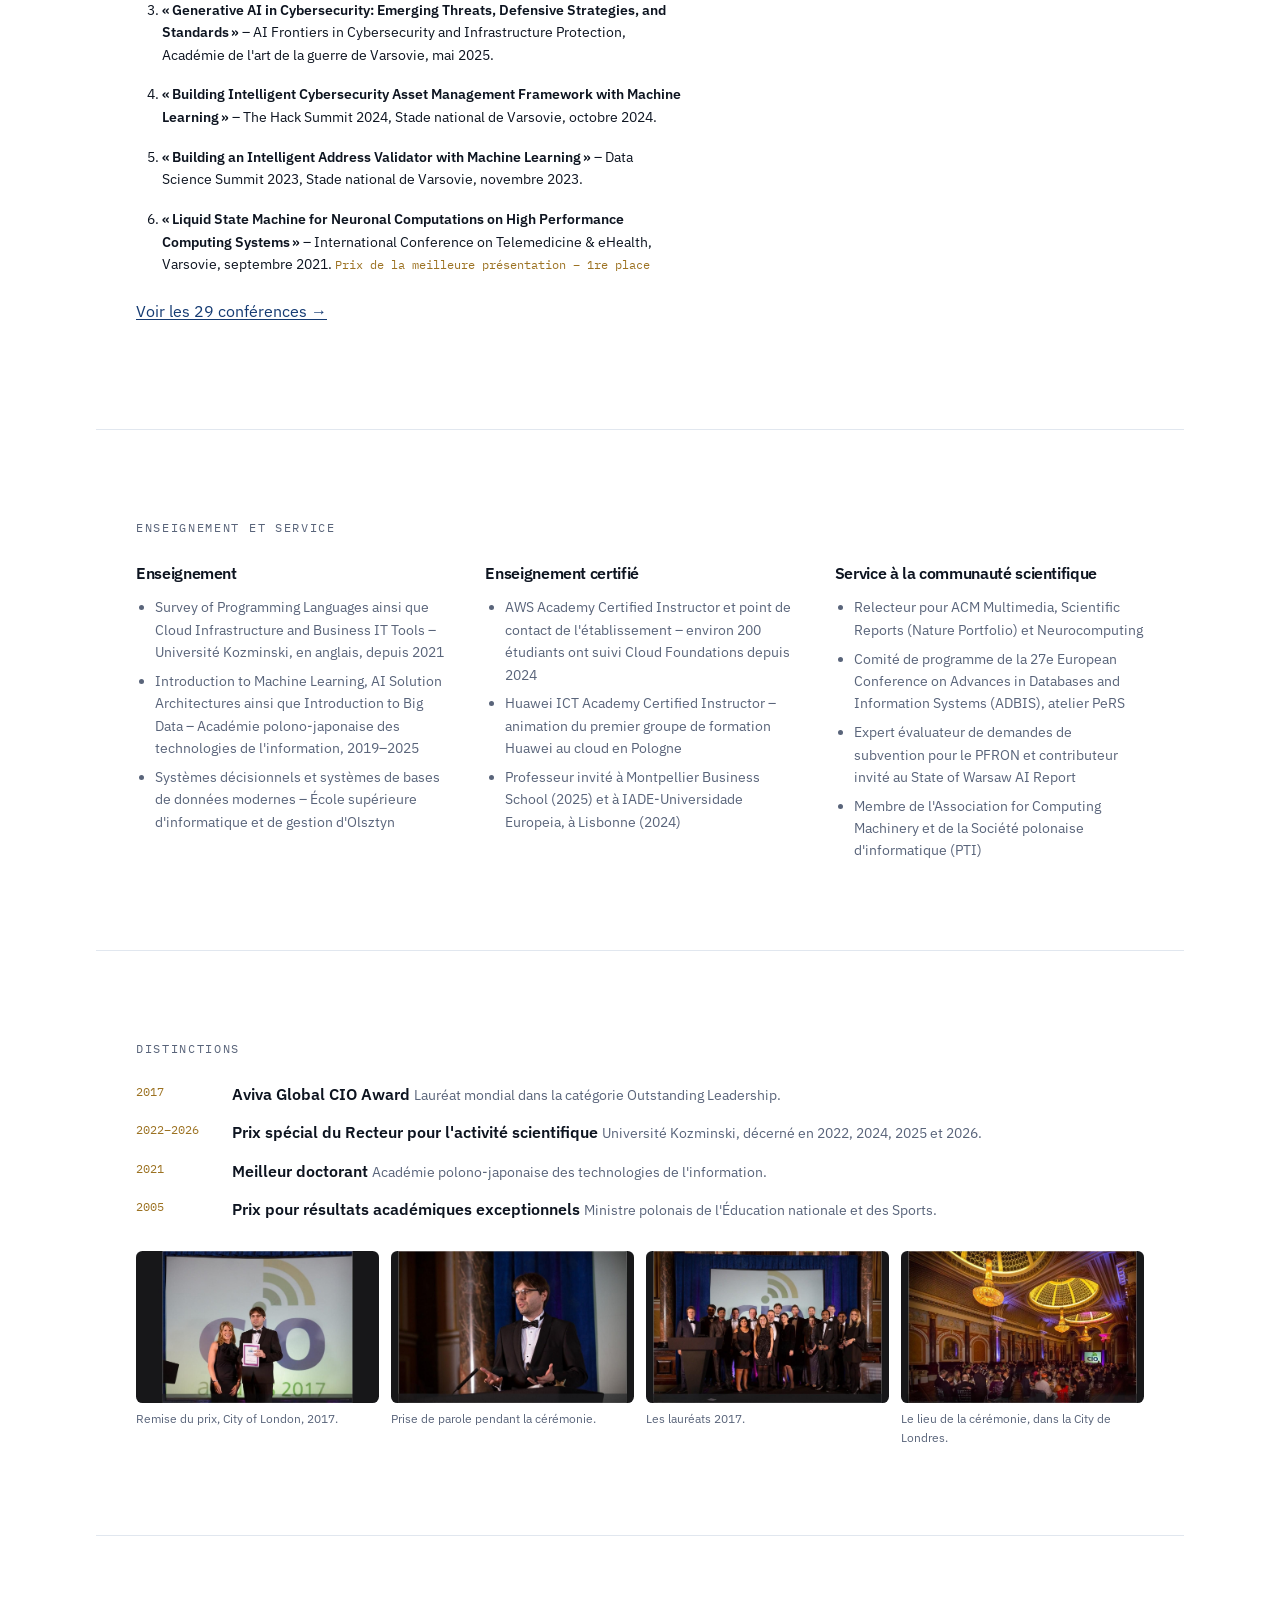
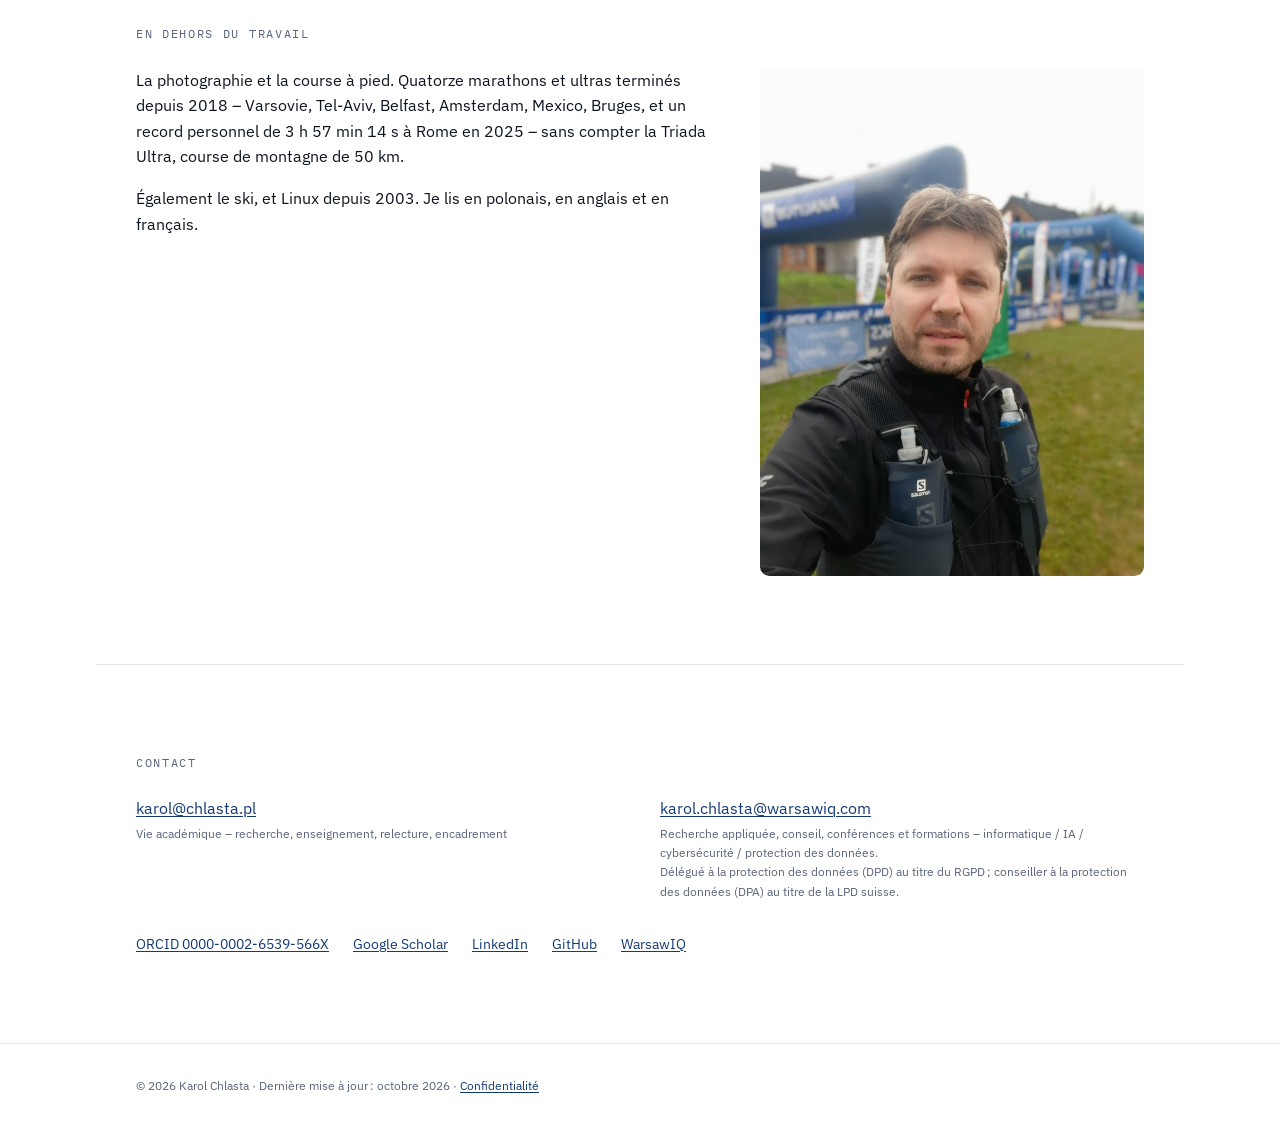
==== commit b049a229: "Refresh the Scholar metrics to October 2026 (270 citations, h-index 6) and show 20 publications in t" ====
--- a/fr/index.html
+++ b/fr/index.html
@@ -169,15 +169,15 @@
   <!-- stats -->
   <section class="wrap" aria-label="En bref">
     <dl class="stats">
-      <div><dt>251</dt><dd>Citations</dd></div>
+      <div><dt>270</dt><dd>Citations</dd></div>
       <div><dt>6</dt><dd>indice h</dd></div>
-      <div><dt>19</dt><dd>Publications évaluées par les pairs</dd></div>
+      <div><dt>20</dt><dd>Publications évaluées par les pairs</dd></div>
       <div><dt>29</dt><dd>Communications et conférences invitées</dd></div>
     </dl>
     <p class="note" style="margin-top:0.6rem">
       Données de citation issues de
       <a href="https://scholar.google.com/citations?user=uaK9co0AAAAJ">Google Scholar</a>,
-      août 2026.
+      octobre 2026.
     </p>
   </section>
 
